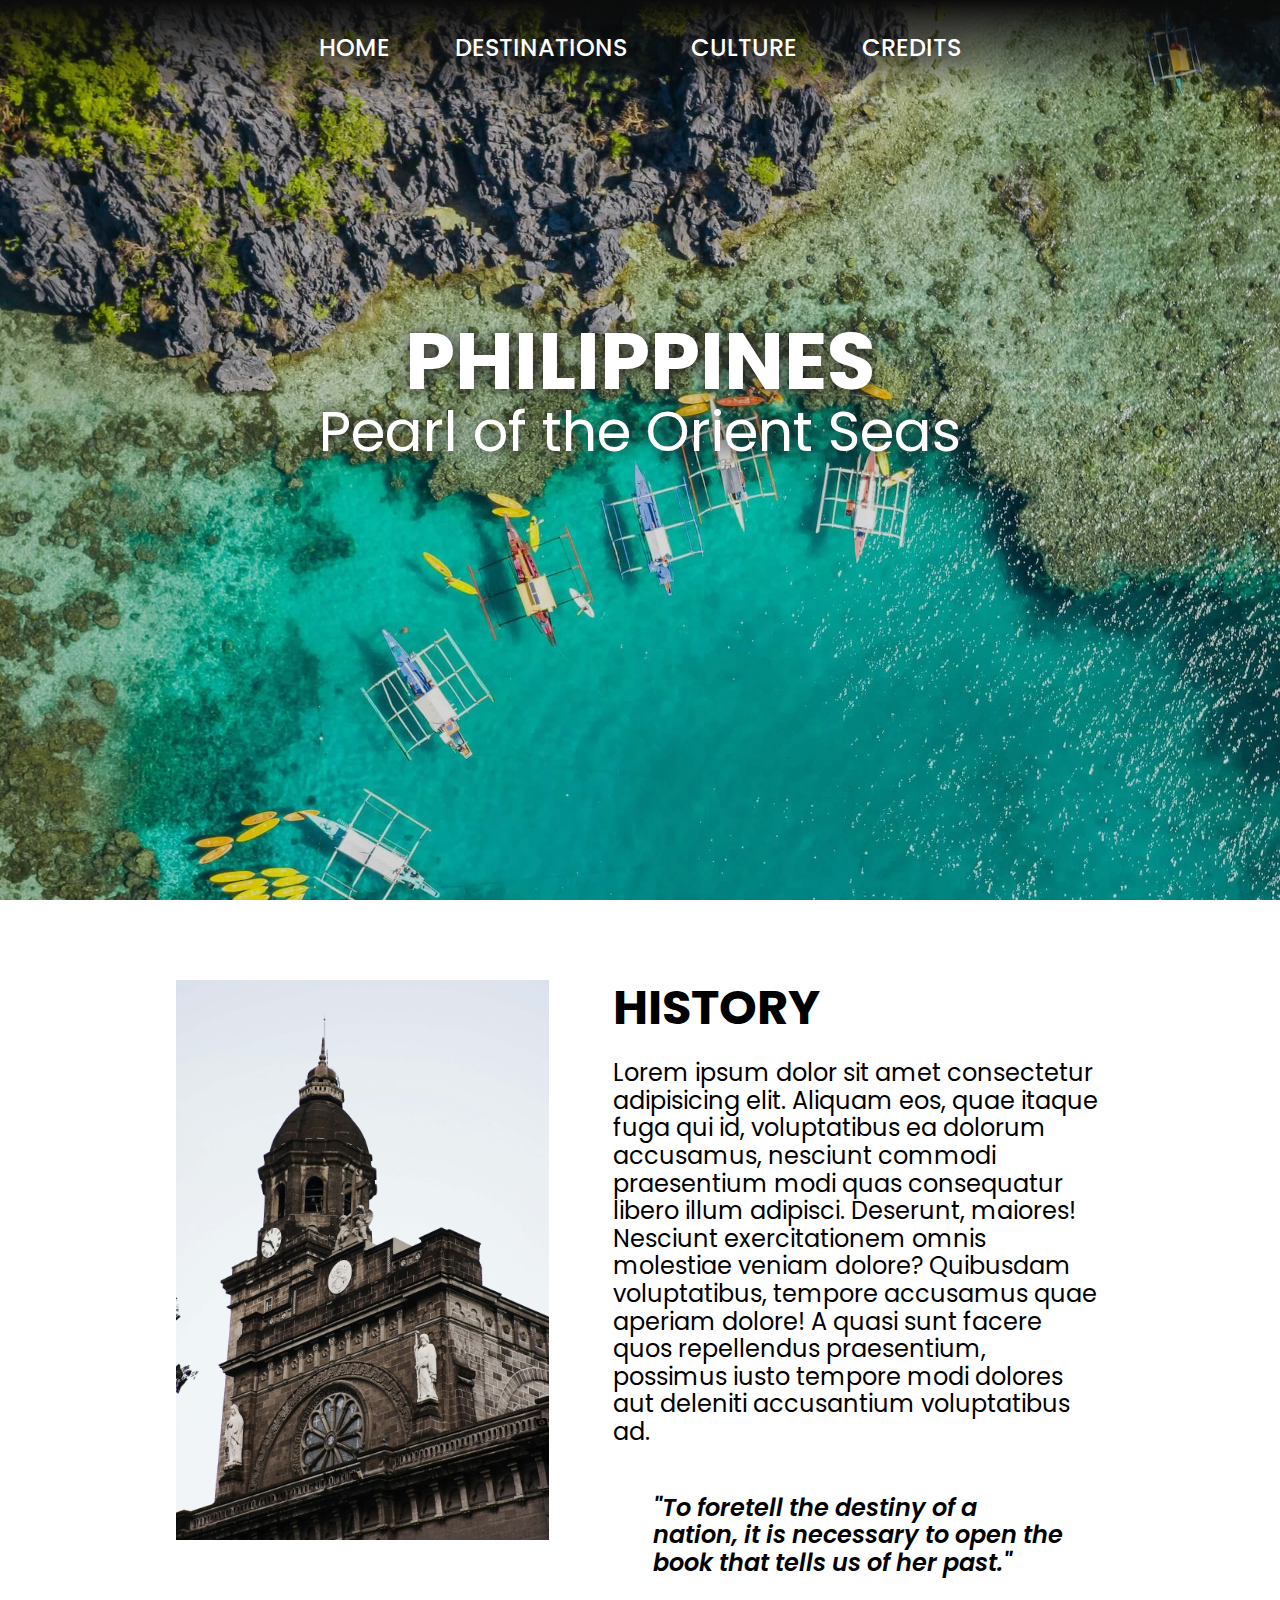
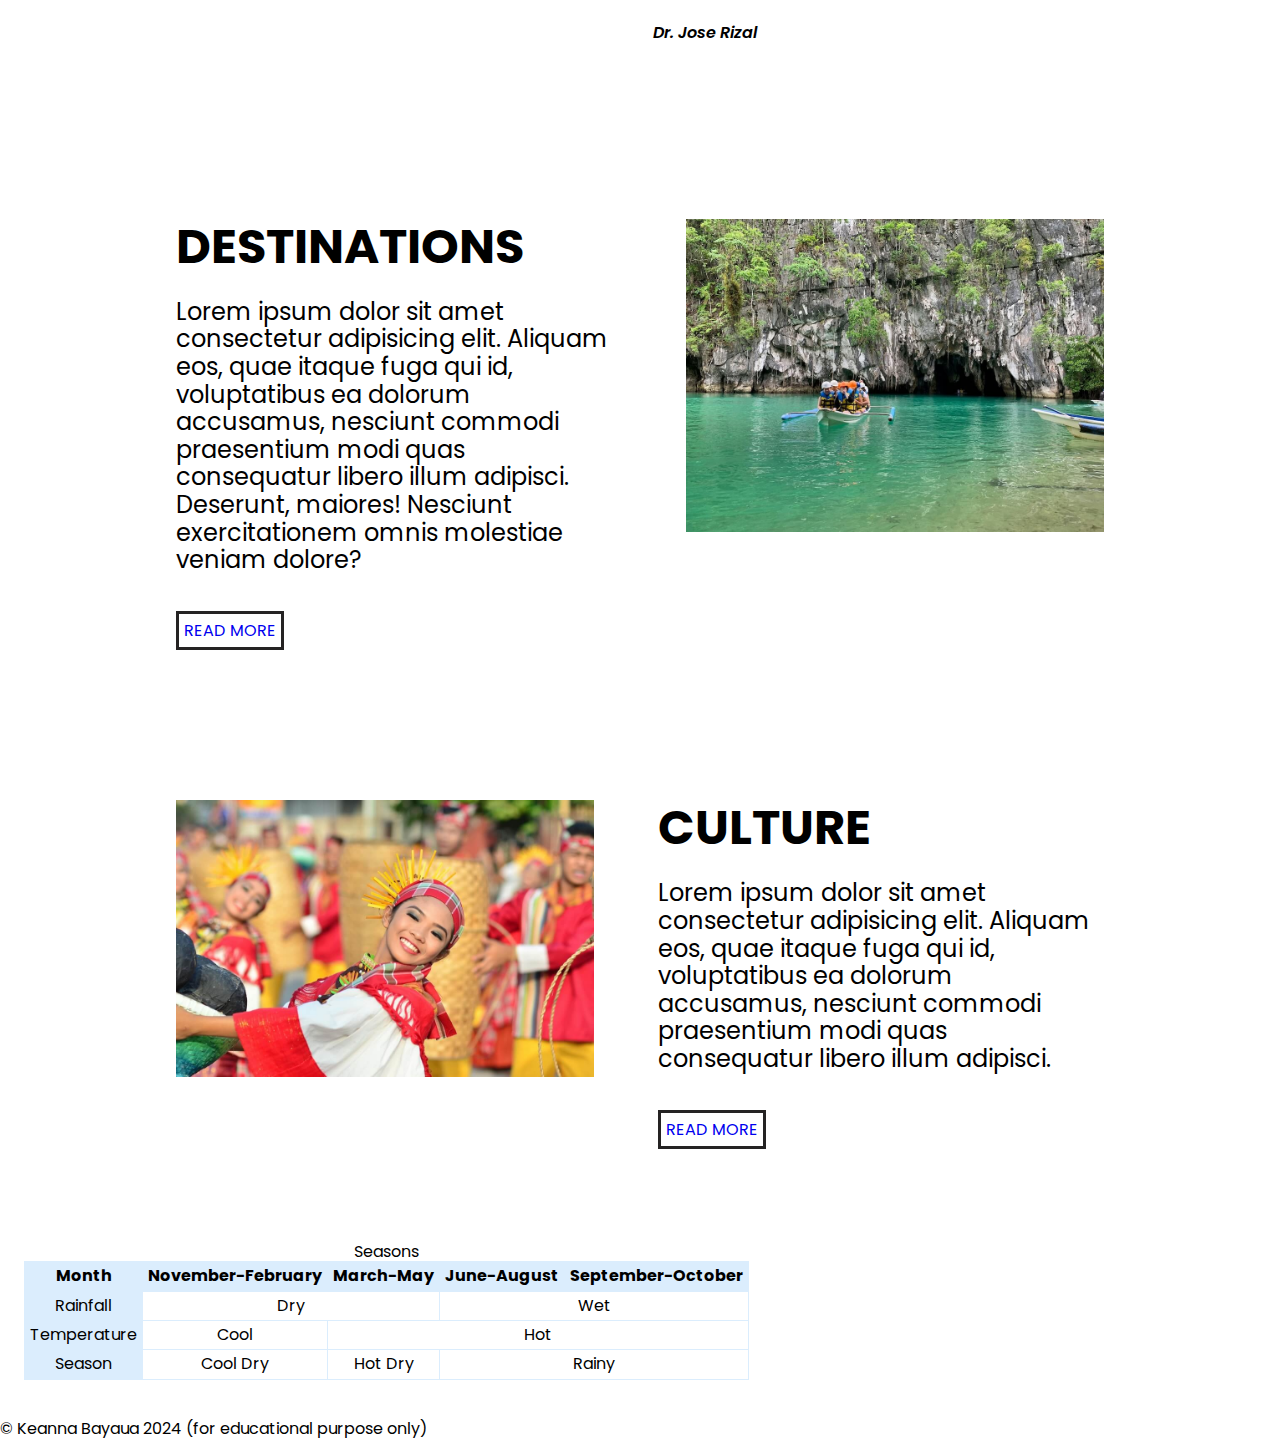
==== index.html @ c753d408 "Added a table to home page" ====
<!DOCTYPE html>
<html lang="en">
  <head>
    <meta charset="UTF-8" />
    <meta name="viewport" content="width=device-width, initial-scale=1.0" />
    <title>Philippines</title>
    <link rel="preconnect" href="https://fonts.googleapis.com" />
    <link rel="preconnect" href="https://fonts.gstatic.com" crossorigin />
    <link
      href="https://fonts.googleapis.com/css2?family=Poppins:ital,wght@0,100;0,200;0,300;0,400;0,500;0,600;0,700;0,800;0,900;1,100;1,200;1,300;1,400;1,500;1,600;1,700;1,800;1,900&display=swap"
      rel="stylesheet" />
    <link rel="stylesheet" href="styles/normalize-fwd.css" />
    <link rel="stylesheet" href="styles/styles.css" />
    <script defer src="scripts/script.js"></script>
  </head>

  <body>
    <div class="site-wrapper">
      <header class="site-header">
        <nav class="nav-header">
          <div id="nav-button">
            <svg
              xmlns="http://www.w3.org/2000/svg"
              width="24"
              height="24"
              fill="#FFFFFF"
              viewBox="0 0 24 24">
              <path d="M24 6h-24v-4h24v4zm0 4h-24v4h24v-4zm0 8h-24v4h24v-4z" />
            </svg>
          </div>
          <ul id="main-nav-list">
            <li><a href="index.html">HOME</a></li>
            <li><a href="destinations.html">DESTINATIONS</a></li>
            <li><a href="culture.html">CULTURE</a></li>
            <li><a href="credits.html">CREDITS</a></li>
          </ul>
        </nav>
      </header>
      <main>
        <section class="banner">
          <h1 class="banner-title">PHILIPPINES</h1>
          <p class="banner-caption">Pearl of the Orient Seas</p>
        </section>

        <section>
          <article class="overview">
            <img
              class="home-history-image"
              src="images/history-image.jpg"
              alt="A picture of Manila Cathedral in the Philippines" />
            <div class="overview-text">
              <h2>HISTORY</h2>
              <p>
                Lorem ipsum dolor sit amet consectetur adipisicing elit. Aliquam
                eos, quae itaque fuga qui id, voluptatibus ea dolorum accusamus,
                nesciunt commodi praesentium modi quas consequatur libero illum
                adipisci. Deserunt, maiores! Nesciunt exercitationem omnis
                molestiae veniam dolore? Quibusdam voluptatibus, tempore
                accusamus quae aperiam dolore! A quasi sunt facere quos
                repellendus praesentium, possimus iusto tempore modi dolores aut
                deleniti accusantium voluptatibus ad.
              </p>
              <blockquote>
                <p>
                  "To foretell the destiny of a nation, it is necessary to open
                  the book that tells us of her past."
                </p>
                <cite>Dr. Jose Rizal</cite>
              </blockquote>
            </div>
          </article>

          <article class="overview-right overview">
            <img
              class="destination-preview-image"
              src="images/destinations-preview.jpg"
              alt="A picture of the underground river in Palawan" />
            <div class="overview-text-left">
              <h2>DESTINATIONS</h2>
              <p>
                Lorem ipsum dolor sit amet consectetur adipisicing elit. Aliquam
                eos, quae itaque fuga qui id, voluptatibus ea dolorum accusamus,
                nesciunt commodi praesentium modi quas consequatur libero illum
                adipisci. Deserunt, maiores! Nesciunt exercitationem omnis
                molestiae veniam dolore?
              </p>
              <a class="read-more" href="destinations.html">READ MORE</a>
            </div>
          </article>

          <article class="overview">
            <img
              class="culture-preview-image"
              src="images/culture-preview.jpg"
              alt="A picture of a girl in Filipino traditional outfit" />
            <div class="overview-text">
              <h2>CULTURE</h2>
              <p>
                Lorem ipsum dolor sit amet consectetur adipisicing elit. Aliquam
                eos, quae itaque fuga qui id, voluptatibus ea dolorum accusamus,
                nesciunt commodi praesentium modi quas consequatur libero illum
                adipisci.
              </p>
              <a class="read-more" href="culture.html">READ MORE</a>
            </div>
          </article>
        </section>

        <section class="seasons-table">
          <table>
            <caption>
              Seasons
            </caption>
            <tbody>
              <tr>
                <th>Month</th>
                <th>November-February</th>
                <th>March-May</th>
                <th>June-August</th>
                <th>September-October</th>
              </tr>
              <tr>
                <td>Rainfall</td>
                <td colspan="2" class="dry">Dry</td>
                <td colspan="2" class="wet">Wet</td>
              </tr>
              <tr>
                <td>Temperature</td>
                <td class="cool">Cool</td>
                <td colspan="3" class="hot">Hot</td>
              </tr>
              <tr>
                <td>Season</td>
                <td class="cool-dry">Cool Dry</td>
                <td class="hot-dry">Hot Dry</td>
                <td colspan="2" class="rainy">Rainy</td>
              </tr>
            </tbody>
          </table>
        </section>
      </main>
      <footer>
        <p>&copy; Keanna Bayaua 2024 (for educational purpose only)</p>
      </footer>
    </div>
  </body>
</html>
---- styles/styles.css ----
/*--------------------------------------------------------------
>>> TABLE OF CONTENTS:
----------------------------------------------------------------
# Generic (CALLED IN ANOTHER FILE)
	- Normalize
	- Box sizing
	- Media width
# Base
	- Typography
	- Elements
	- Links
# Layouts
# Components
	- Header
	- Main
	- Footer
--------------------------------------------------------------*/

/*--------------------------------------------------------------
# Base
--------------------------------------------------------------*/

/* Typography
--------------------------------------------- */
body {
	font-family: "Poppins", sans-serif;
    /* line-height: 1.5rem; */
}

h1,
h2,
h3,
h4,
h5,
h6 {
	
}

p {
	
}


/* Elements
--------------------------------------------- */
blockquote {
    font-style: italic;
    font-weight: 600;
    font-size: 1rem;
}
cite {
    font-size: 1rem;
}

ul {
	
}

ol {
	
}

dl {
	
}

figure {
	
}

table { 
	margin: 1.5rem;
}

th,
td:first-child {
    background-color: #dbedfd;
}

table, th, td {
    border: .0625rem solid #dbedfd;
    border-collapse: collapse;
    text-align: center;
}

th, td {
    padding: .3125rem;
}

/* Links
--------------------------------------------- */
a {
	text-decoration: none;
}

a:visited {
	
}

a:hover {
	
}

a:focus {
	
}

a:active {
	
}


/*--------------------------------------------------------------
# Layout
--------------------------------------------------------------*/



/*--------------------------------------------------------------
# Components
--------------------------------------------------------------*/



/* Header Styles (for all pages)
--------------------------------------------- */
.site-header {
    position: absolute;
    top: 0;
    right: 0;
    left: 0;
    z-index: 100;
}


.nav-header li {
    list-style: none;
    font-size: 1.2rem;
    padding: .125rem;
    font-weight: 500;
    text-shadow: .0938rem .0938rem 1rem #252323;
    
}

.nav-header a {
    color: #FFFFFF;
}

#nav-button svg {
    width: 3rem;
    height: 3rem;
    padding-right: 1rem;
    position: absolute;
    top: 0;
    right: 0;
    z-index: 500;
}

#main-nav-list {
    background-color: #1f5d68;
    height: 0;
    overflow: hidden;
    transition: height .5s ease;
}

#main-nav-list.toggled {
    height: 30vh;
    margin: 0;
    padding: 1rem;
}

@media (min-width: 50rem) {
    
    .site-header {
        display: grid;
        grid-template-columns: 1fr minmax(auto, 50rem) 1fr;
        background: rgb(11,11,11);
        background: linear-gradient(180deg, rgba(11,11,11,1) 0%, rgba(0,0,0,0) 100%);
    }
    
    #main-nav-list {
        height: fit-content;
        padding: 1rem;
        background-color: transparent;
    }
    .nav-header {
        grid-column: 2/3;
    }
    .nav-header ul {
        display: flex;
        justify-content: space-evenly;
    }
    
    
    .nav-header li {
        font-size: 1.5rem;
    }
    
    #nav-button {
        display: none;
    }
}



/* BANNER STYLES (for all pages)*/

.banner {
    position: relative;
    height: 100vh;
    width: 100%;
}

.banner::before {
    content: "";
    background-image: url("../images/banner-image.jpg");
    background-size: cover;
    background-repeat: no-repeat;
    background-position: left center;
    filter: brightness(85%);
    position: absolute;
    top: 0;
    right: 0;
    left: 0;
    bottom: 0;
}

.destinations::before {
    content: "";
    background-image: url("../images/destinations-banner.jpg");
    background-position: 45% center;
}

.culture::before {
    content: "";
    background-image: url("../images/people-dancing.jpg");
    filter: brightness(70%);
}

.credits::before {
    content: "";
    background-image: url("../images/credits-banner.jpeg");
    filter: brightness(70%);
}

.banner-title {
    position: absolute;
    top: 35%;
    left: 0;
    right: 0;
    width: fit-content;
    margin: 0 auto;
    color: #FFFFFF;
    font-size: 2.5rem;
    font-weight: 700;
    text-shadow: .0625rem .0625rem 1rem #252323;
}

.banner-caption {
    position: absolute;
    font-size: 1.5rem;
    text-align: center;
    top: 40%;
    left: 0;
    right: 0;
    margin: 1rem auto;
    width: fit-content;
    color: #FFFFFF;
    text-shadow: .0625rem .0625rem 1rem #252323;
}

@media (min-width: 50rem) {
    
    .banner {
        display: flex;
        justify-content: center;
    }
    .banner::before {
        background-position: 0 5%;
    }
    
    .banner-title {
        font-size: 5rem;
    }
    
    .banner-caption {
        font-size: 3.5rem;
        padding-top: 1.5rem;
    }
    
}
/*-------------------------- HOME PAGE--------------------------- */

/* Main
--------------------------------------------- */

/* OVERVIEW SECTION */

.overview h2,
.overview-right h2 {
font-size: 2rem;
margin: 0;
}

.overview,
.overview-right {
    text-align: left;
    padding: 1.5rem;
}

.read-more {
     border: solid #252323;
    padding: .3125rem;
}

.seasons-table {
    overflow-x: auto;
}


@media (min-width: 50rem) {

    .overview {
        display: flex;
        width: 85%;
        margin: 0 auto;
        padding: 5rem 5rem;
        justify-content: space-between;
        align-items: flex-start;
    }
    
    .overview-right {
        display: flex;
        flex-direction: row-reverse;
    }
    
    .home-history-image {
        max-width: 60%;
        max-height: 35rem;
    }


    .destination-preview-image,
    .culture-preview-image {
        max-width: 45%;
        max-height: 25rem;
    }

    .overview-text {
        padding-left: 4rem;
    }

    .overview-text-left {
        padding-left: 0;
        padding-right: 4rem;
    }

    .overview-text h2,
    .overview-text-left h2 {
        font-size: 3rem;
    }
    .overview-text p,
    .overview-text-left p {
        font-size: 1.5rem;
        padding-bottom: 1.5rem;
    }
   
}
/*-------------------------- DESTINATIONS --------------------------- */

.destination-text {
    padding: 0.5rem 0 2.5rem 0;
}
.destination-text h2,
.destination-text p {
    margin: 0;
}

@media (min-width: 50rem) {

    .destination-images {
        display: flex;
        padding: 5rem;
        gap: 3rem;
        justify-content: center;
        margin: 0 auto;
        max-width: 75%;
        
    }

    .destination {
        margin: 0;
    }

    .destination-text h2 {
        font-size: 2rem;
    }

    .destination-text p {
        font-size: 1.2rem;
    }


}

/*-------------------------- CULTURE --------------------------- */
.culture-food-section h2 {
    text-align: center;
    font-size: 2rem;
}
.culture-food-section figcaption {
    font-size: 1.2rem;
    font-weight: 600;
}

@media (min-width: 50rem) {

    .culture-section {
        display: flex;
        margin: 2rem;
    }

    .food-images-container {
        display: grid;
        grid-template-columns: repeat(4, minmax(0, 20rem));
        gap: 1rem;
        margin: 0 auto;
        max-width: 80%;
    }
    .culture-food-section h2 {
        font-size: 3rem;
    }
    .culture-food-section figure {
       margin: 0 auto;
       max-width: 100%;
        
    }
    .culture-food-section img {
        max-width: 100%;
        height: 10rem;

    }
}       

@media (min-width: 56.25rem) {
.culture-food-section {
    display: flex;
}
.culture-food-section h2 {
    margin: 0;
}



}
/* Footer
--------------------------------------------- */
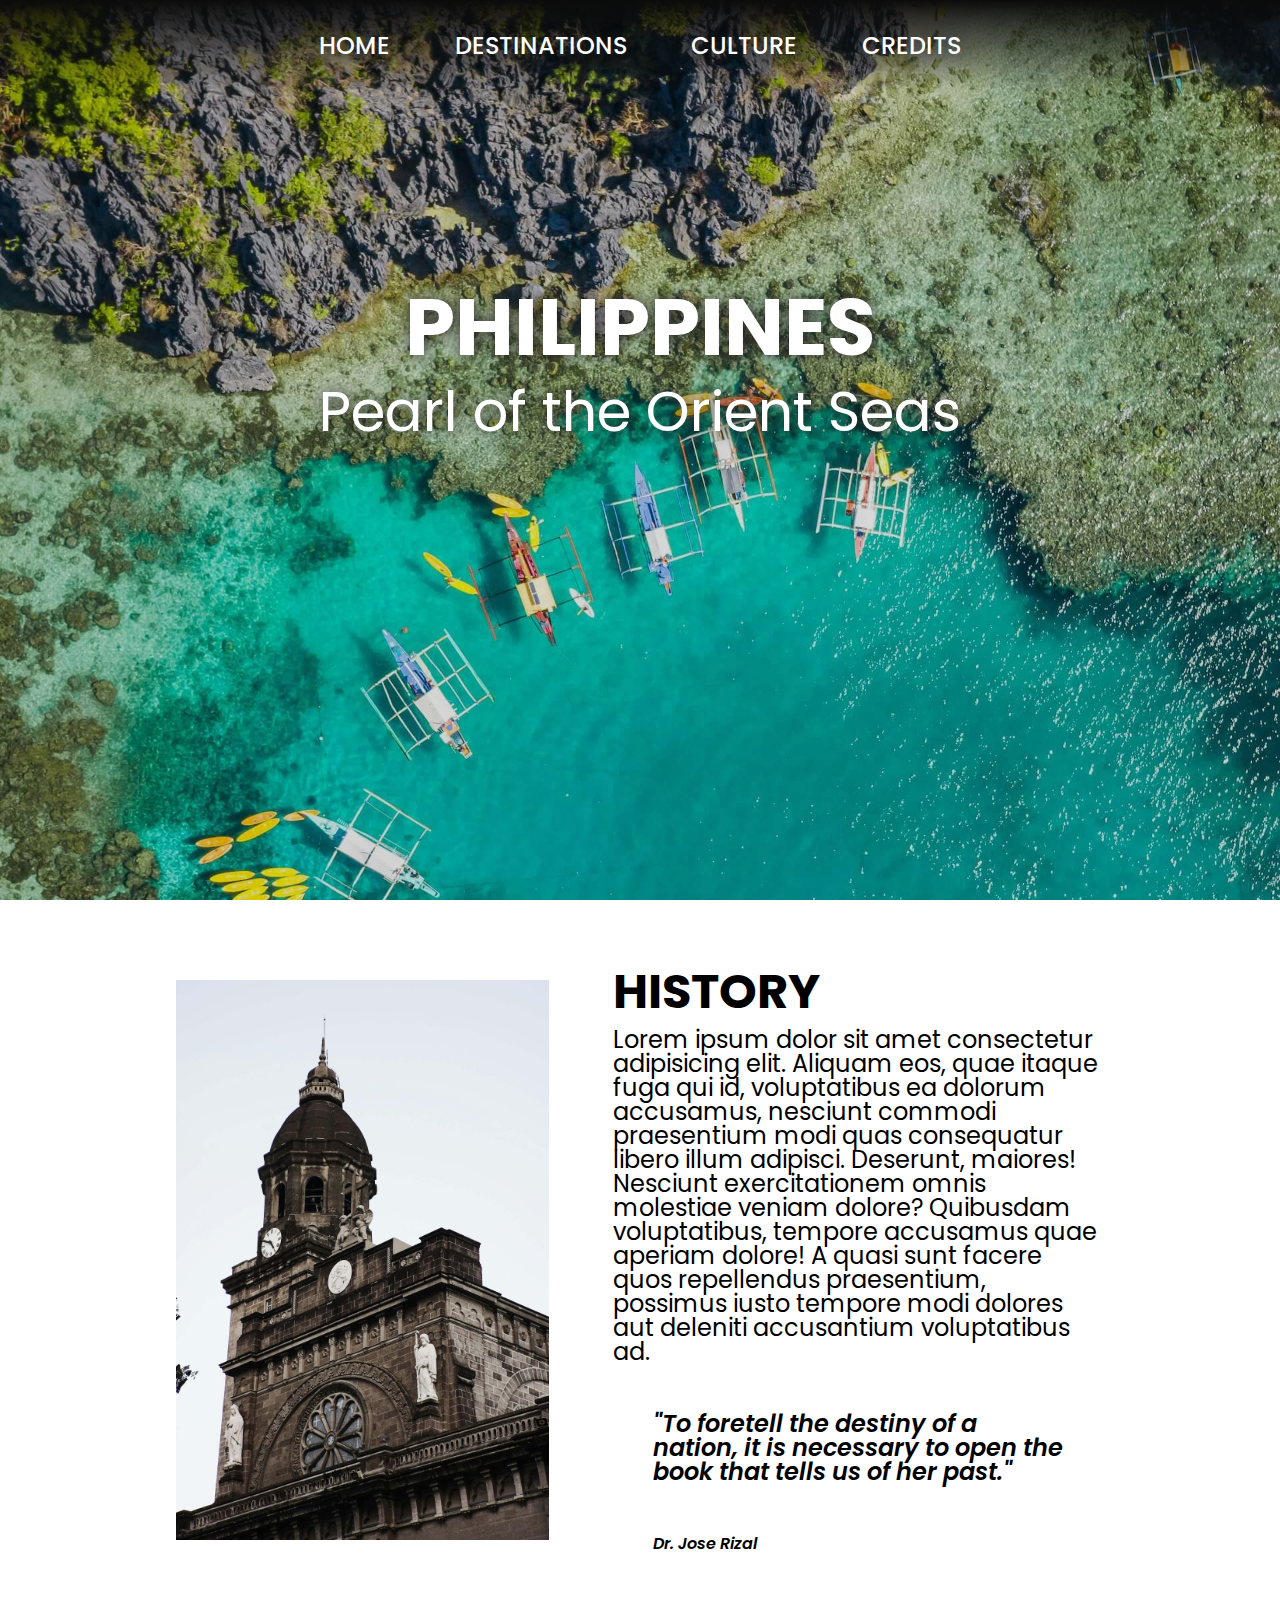
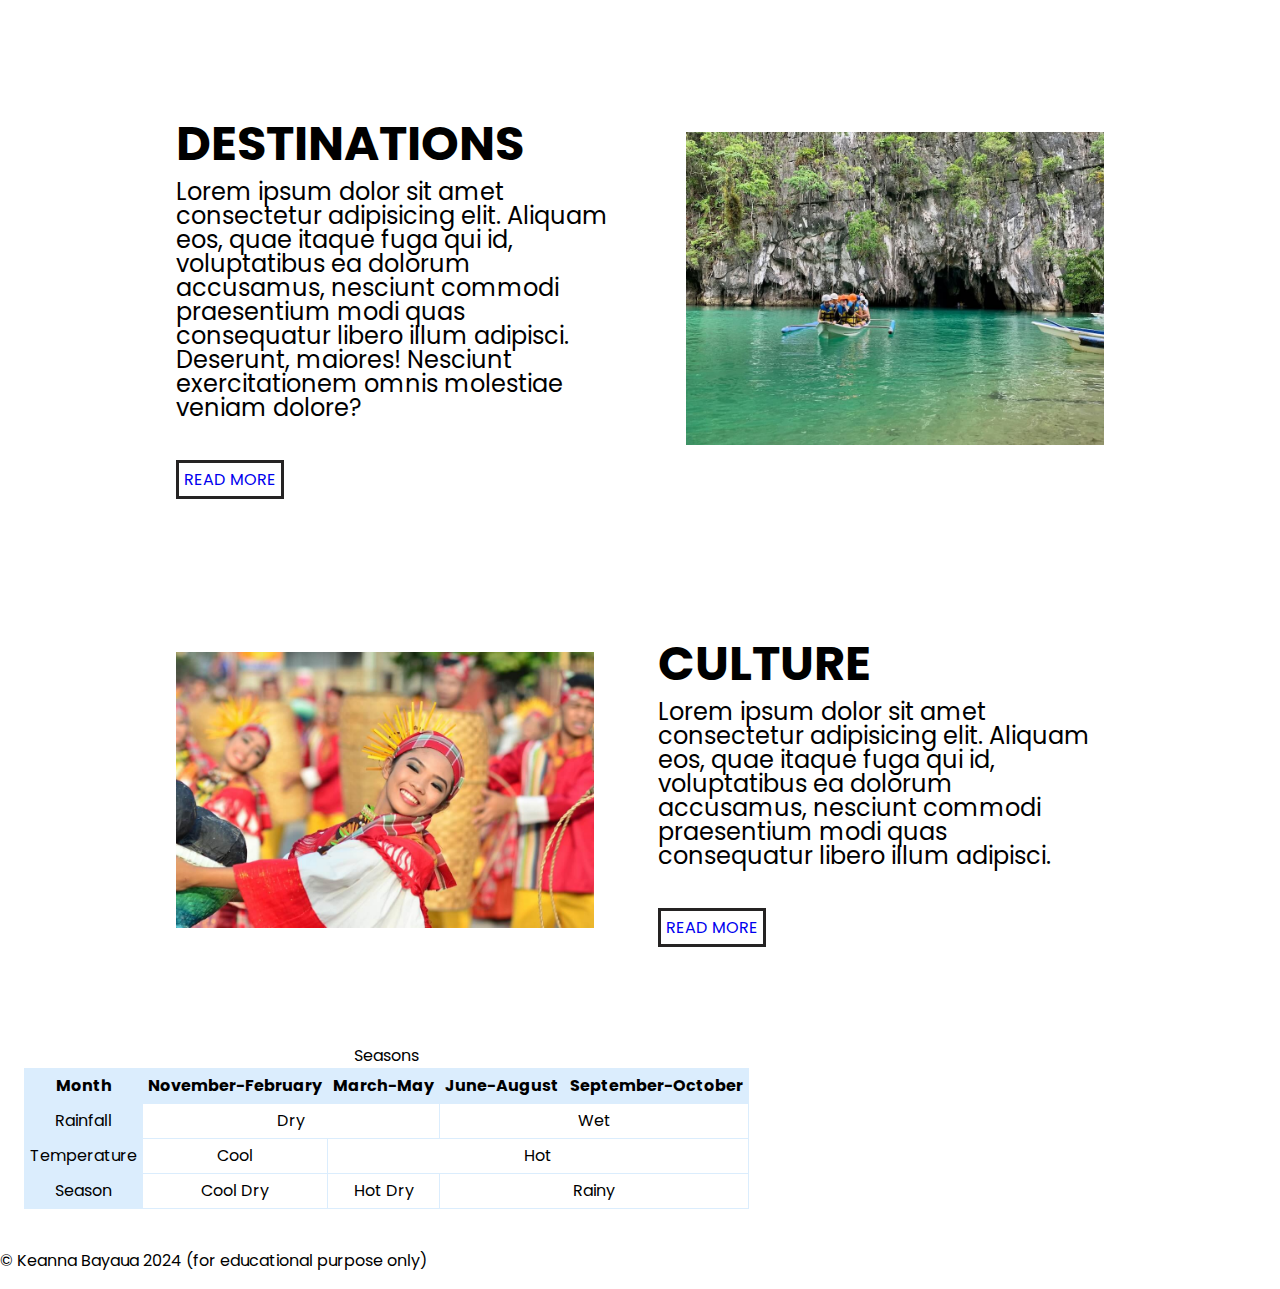
==== commit f5c1643b: "Added favicon to all pages" ====
--- a/index.html
+++ b/index.html
@@ -3,6 +3,10 @@
   <head>
     <meta charset="UTF-8" />
     <meta name="viewport" content="width=device-width, initial-scale=1.0" />
+    <link rel="icon" href="favicon.ico" sizes="any" />
+    <link rel="icon" href="favicon.svg" type="image/svg+xml" />
+    <link rel="apple-touch-icon" href="apple-touch-icon.png" />
+    <link rel="manifest" href="site.webmanifest" />
     <title>Philippines</title>
     <link rel="preconnect" href="https://fonts.googleapis.com" />
     <link rel="preconnect" href="https://fonts.gstatic.com" crossorigin />
@@ -121,19 +125,19 @@
               </tr>
               <tr>
                 <td>Rainfall</td>
-                <td colspan="2" class="dry">Dry</td>
-                <td colspan="2" class="wet">Wet</td>
+                <td colspan="2">Dry</td>
+                <td colspan="2">Wet</td>
               </tr>
               <tr>
                 <td>Temperature</td>
-                <td class="cool">Cool</td>
-                <td colspan="3" class="hot">Hot</td>
+                <td>Cool</td>
+                <td colspan="3">Hot</td>
               </tr>
               <tr>
                 <td>Season</td>
-                <td class="cool-dry">Cool Dry</td>
-                <td class="hot-dry">Hot Dry</td>
-                <td colspan="2" class="rainy">Rainy</td>
+                <td>Cool Dry</td>
+                <td>Hot Dry</td>
+                <td colspan="2">Rainy</td>
               </tr>
             </tbody>
           </table>
--- a/styles/styles.css
+++ b/styles/styles.css
@@ -24,7 +24,7 @@
 --------------------------------------------- */
 body {
 	font-family: "Poppins", sans-serif;
-    /* line-height: 1.5rem; */
+    line-height: 1.5rem;
 }
 
 h1,
@@ -450,8 +450,22 @@
     margin: 0;
 }
 
-
-
-}
+}
+/*-------------------------- CREDITS --------------------------- */
+.link-credits article {
+   background-color: #dbedfd;
+   max-width: 80%;
+   margin: 1rem auto;
+   padding: 1rem;
+}
+.link-credits h2 {
+    text-align: center;
+}
+
+.link-credits ul {
+    padding: 0 2rem;
+}
+
+
 /* Footer
 --------------------------------------------- */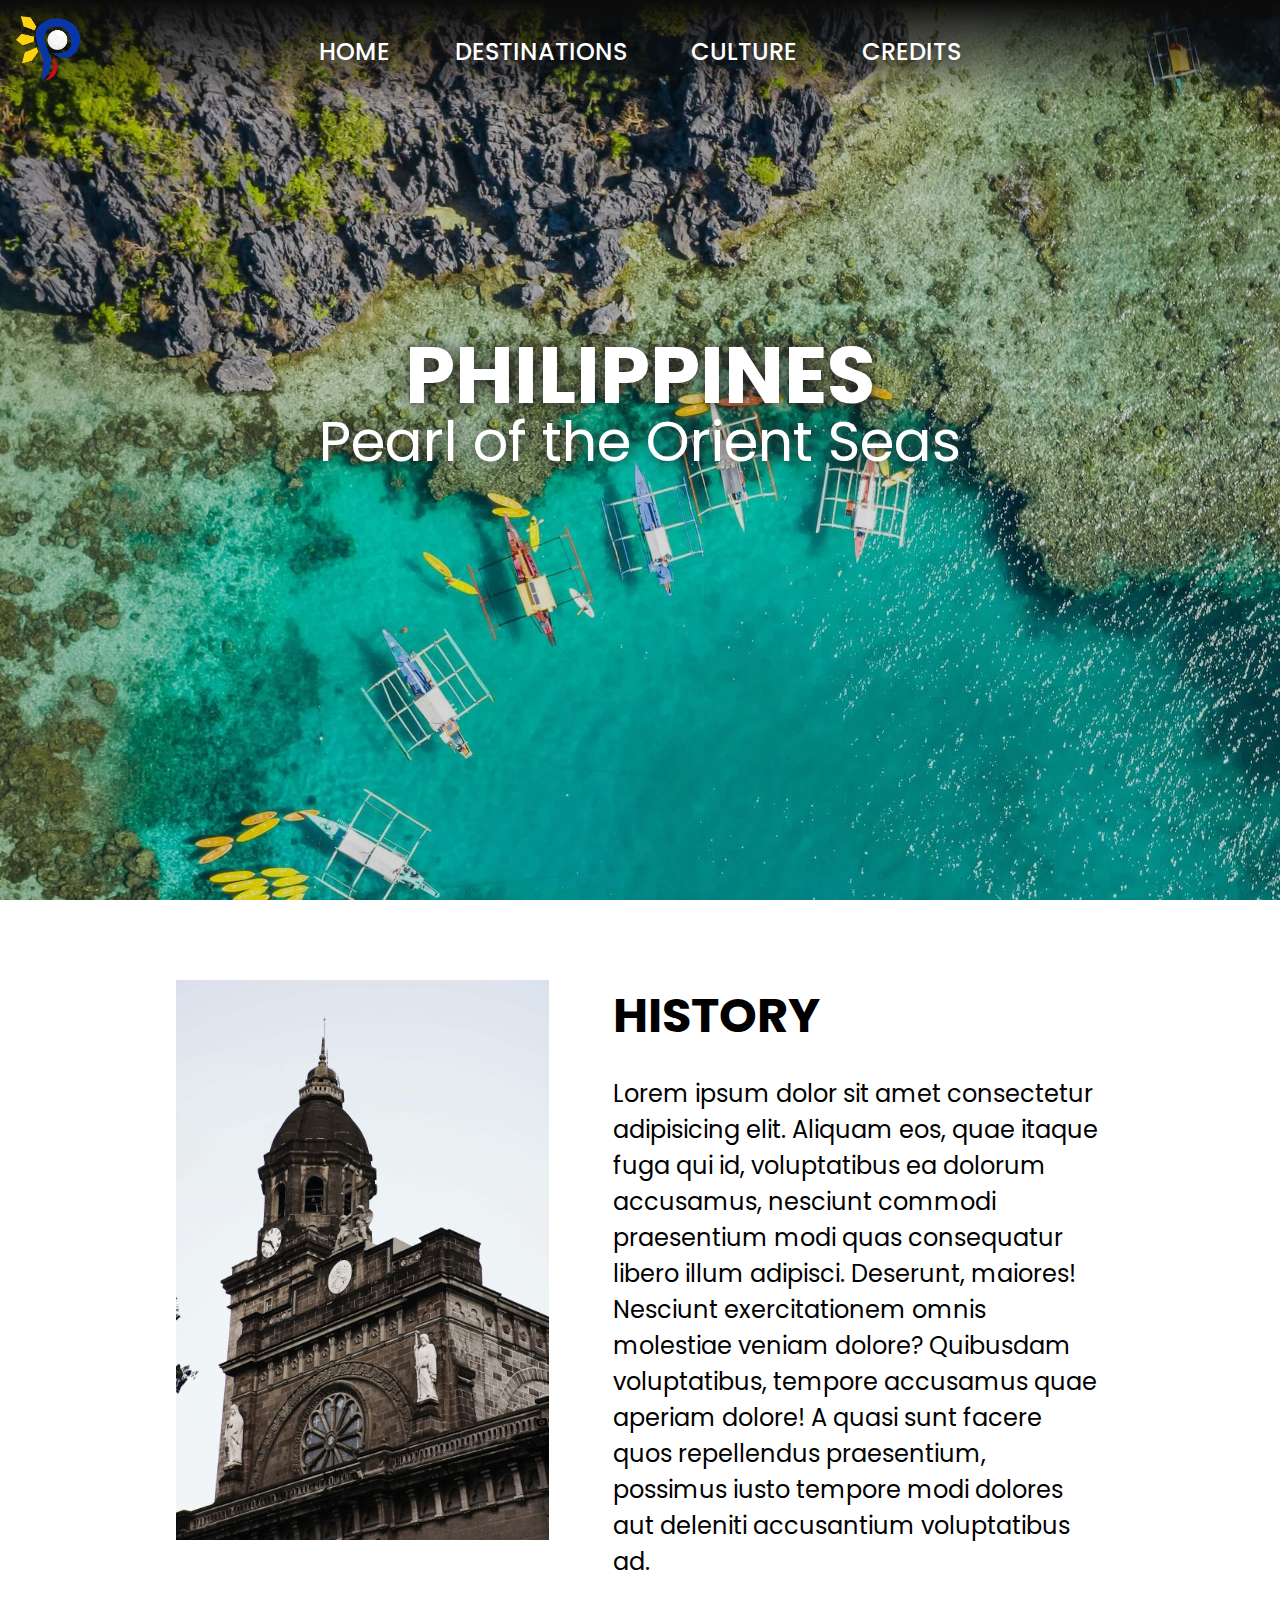
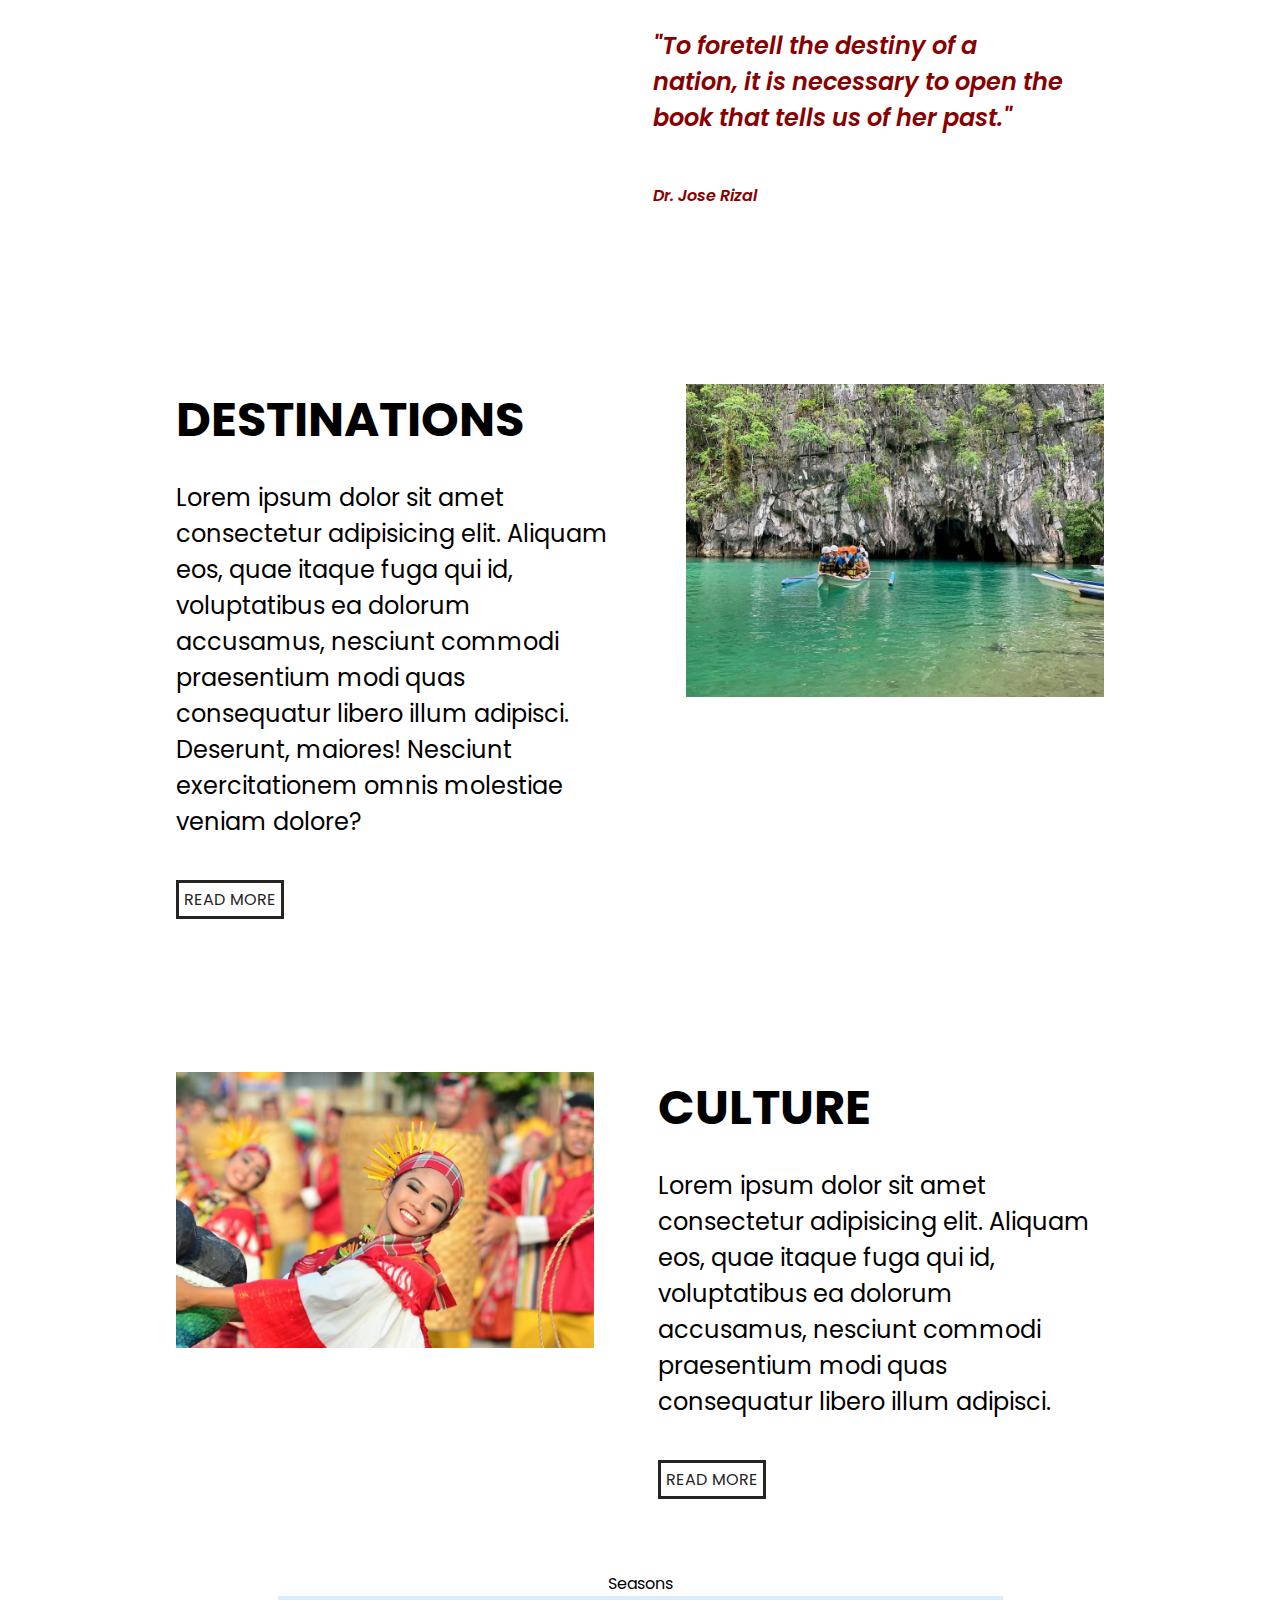
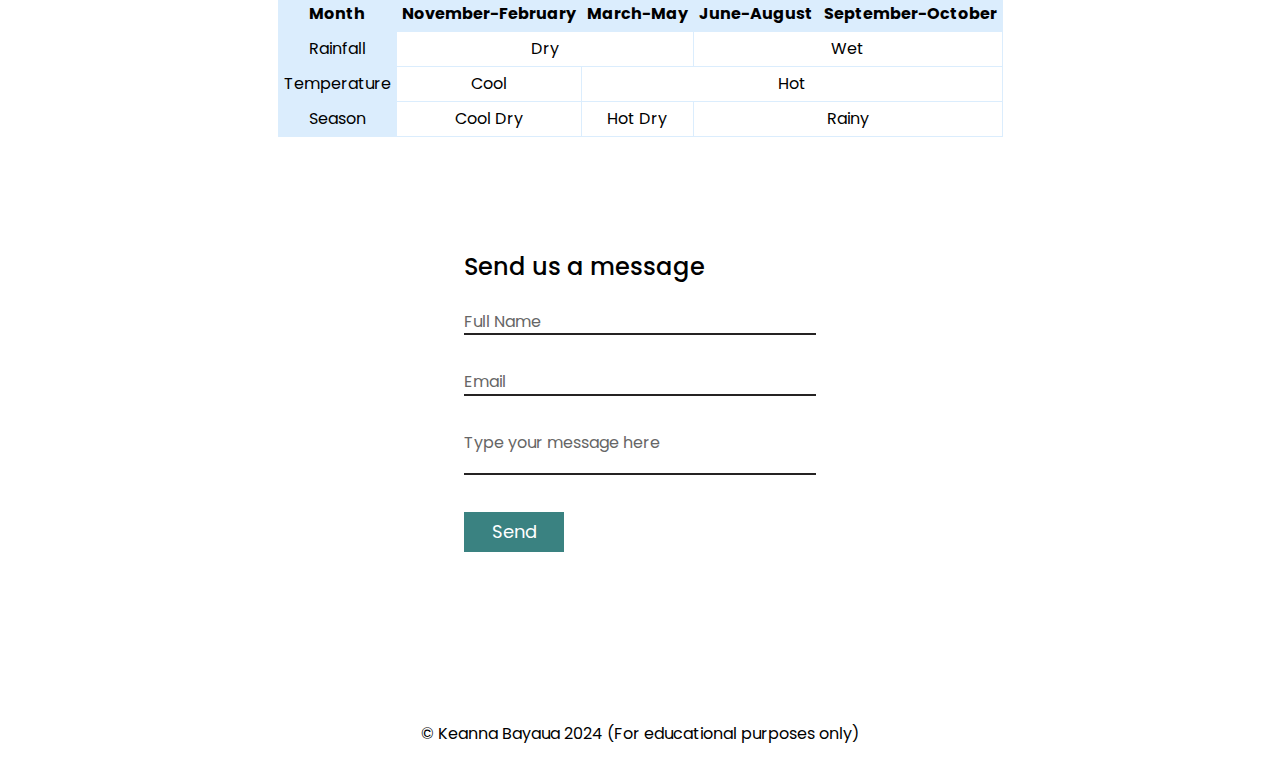
==== commit 78ec80e6: "added logos to all pages + fixed mobile navigation" ====
--- a/index.html
+++ b/index.html
@@ -22,6 +22,10 @@
     <div class="site-wrapper">
       <header class="site-header">
         <nav class="nav-header">
+          <a class="screen-reader-text" href="#site-main">Skip to content</a>
+          <div class="logo">
+            <img src="images/country-logo.png" alt="logo" />
+          </div>
           <div id="nav-button">
             <svg
               xmlns="http://www.w3.org/2000/svg"
@@ -46,7 +50,7 @@
           <p class="banner-caption">Pearl of the Orient Seas</p>
         </section>
 
-        <section>
+        <section id="site-main">
           <article class="overview">
             <img
               class="home-history-image"
@@ -142,9 +146,30 @@
             </tbody>
           </table>
         </section>
+
+        <section class="contact-form">
+          <form>
+            <legend>Send us a message</legend>
+            <div class="input-box">
+              <input type="text" name="" required="required" />
+              <label>Full Name</label>
+            </div>
+            <div class="input-box">
+              <input type="text" name="" required="required" />
+              <label>Email</label>
+            </div>
+            <div class="input-box">
+              <textarea required="required"></textarea>
+              <label>Type your message here</label>
+            </div>
+            <div class="input-box">
+              <input type="submit" name="" value="Send" />
+            </div>
+          </form>
+        </section>
       </main>
       <footer>
-        <p>&copy; Keanna Bayaua 2024 (for educational purpose only)</p>
+        <p>&copy; Keanna Bayaua 2024 (For educational purposes only)</p>
       </footer>
     </div>
   </body>
--- a/styles/styles.css
+++ b/styles/styles.css
@@ -24,7 +24,7 @@
 --------------------------------------------- */
 body {
 	font-family: "Poppins", sans-serif;
-    line-height: 1.5rem;
+    line-height: 1.5;
 }
 
 h1,
@@ -47,9 +47,15 @@
     font-style: italic;
     font-weight: 600;
     font-size: 1rem;
+    color: #890000;
 }
 cite {
     font-size: 1rem;
+}
+
+legend {
+    font-size: 1.5rem;
+    font-weight: 500;
 }
 
 ul {
@@ -87,10 +93,18 @@
     padding: .3125rem;
 }
 
+@media (min-width: 50rem) {
+    table {
+        margin: 0 auto;
+    }
+
+}
+
 /* Links
 --------------------------------------------- */
 a {
 	text-decoration: none;
+    color: #252323;
 }
 
 a:visited {
@@ -107,6 +121,11 @@
 
 a:active {
 	
+}
+
+.read-more:hover {
+    background-color: #252323;
+    color: #FFFFFF;
 }
 
 
@@ -130,8 +149,18 @@
     right: 0;
     left: 0;
     z-index: 100;
-}
-
+    
+}
+
+.logo { 
+    width: 4rem;
+    height: 4rem;
+    position: absolute;
+    top: 1rem;
+    left: 1rem;
+    z-index: 450;
+
+}
 
 .nav-header li {
     list-style: none;
@@ -151,16 +180,20 @@
     height: 3rem;
     padding-right: 1rem;
     position: absolute;
-    top: 0;
-    right: 0;
-    z-index: 500;
+    top: 1rem;
+    right: 1rem;
+    z-index: 600;
+
 }
 
 #main-nav-list {
-    background-color: #1f5d68;
+    background-color: #3a8281;
     height: 0;
     overflow: hidden;
-    transition: height .5s ease;
+    position: relative;
+    /* transition: height .5s ease; */
+    text-align: center;
+    z-index: 500;
 }
 
 #main-nav-list.toggled {
@@ -317,6 +350,64 @@
     overflow-x: auto;
 }
 
+.contact-form {
+max-width: 80%;
+padding: .25rem;
+/* background: #FFFFFF; */
+margin: 2rem auto;
+}
+
+.contact-form h2 {
+
+}
+
+.contact-form .input-box {
+    position: relative;
+    width: 100%;
+    margin-top: .625rem;
+}
+
+.contact-form .input-box input,
+.contact-form .input-box textarea {
+    width: 100%;
+    padding: .3125rem 0;
+    font-size: 1rem;
+    margin: .625rem 0;
+    border: none;
+    border-bottom: .125rem solid #252323;
+    outline: none;
+    resize: none;
+}
+.contact-form .input-box label {
+position: absolute;
+left: 0;
+padding: .3125rem 0;
+font-size: 1rem;
+margin: .625rem 0;
+pointer-events: none;
+transition: 0.5s;
+color: #666;
+}
+
+.contact-form .input-box input:focus ~ label,
+.contact-form .input-box input:valid ~ label,
+.contact-form .input-box textarea:valid ~ label, 
+.contact-form .input-box textarea:valid ~ label {
+    color: #e91e63;
+    font-size: .75rem;
+    transform: translateY(-20px);
+}
+.contact-form .input-box input[type="submit"] {
+    width: 6.25rem;
+    background: #3a8281;
+    color: #fff;
+    border: none;
+    cursor: pointer;
+    padding: 10px;
+    font-size: 1.125rem;
+
+}
+
 
 @media (min-width: 50rem) {
 
@@ -363,6 +454,11 @@
     .overview-text-left p {
         font-size: 1.5rem;
         padding-bottom: 1.5rem;
+    }
+
+    .contact-form {
+        padding: 5rem;
+        max-width: 40%;
     }
    
 }
@@ -417,7 +513,13 @@
 
     .culture-section {
         display: flex;
-        margin: 2rem;
+        margin: 2rem 2rem 5rem 2rem;
+    }
+
+    .culture-section img,
+    .culture-section video {
+        object-fit: cover;
+        height: 15rem;
     }
 
     .food-images-container {
@@ -429,6 +531,7 @@
     }
     .culture-food-section h2 {
         font-size: 3rem;
+        line-height: 3rem;
     }
     .culture-food-section figure {
        margin: 0 auto;
@@ -454,6 +557,7 @@
 /*-------------------------- CREDITS --------------------------- */
 .link-credits article {
    background-color: #dbedfd;
+   border-radius: .625rem;
    max-width: 80%;
    margin: 1rem auto;
    padding: 1rem;
@@ -466,6 +570,16 @@
     padding: 0 2rem;
 }
 
+@media (min-width: 50rem) {
+    .link-credits article {
+        max-width: 50%;
+    }
+}
 
 /* Footer
---------------------------------------------- */+--------------------------------------------- */
+footer {
+    text-align: center;
+    margin-top: 5rem;
+    /* background-color: #a4b3c0; */
+}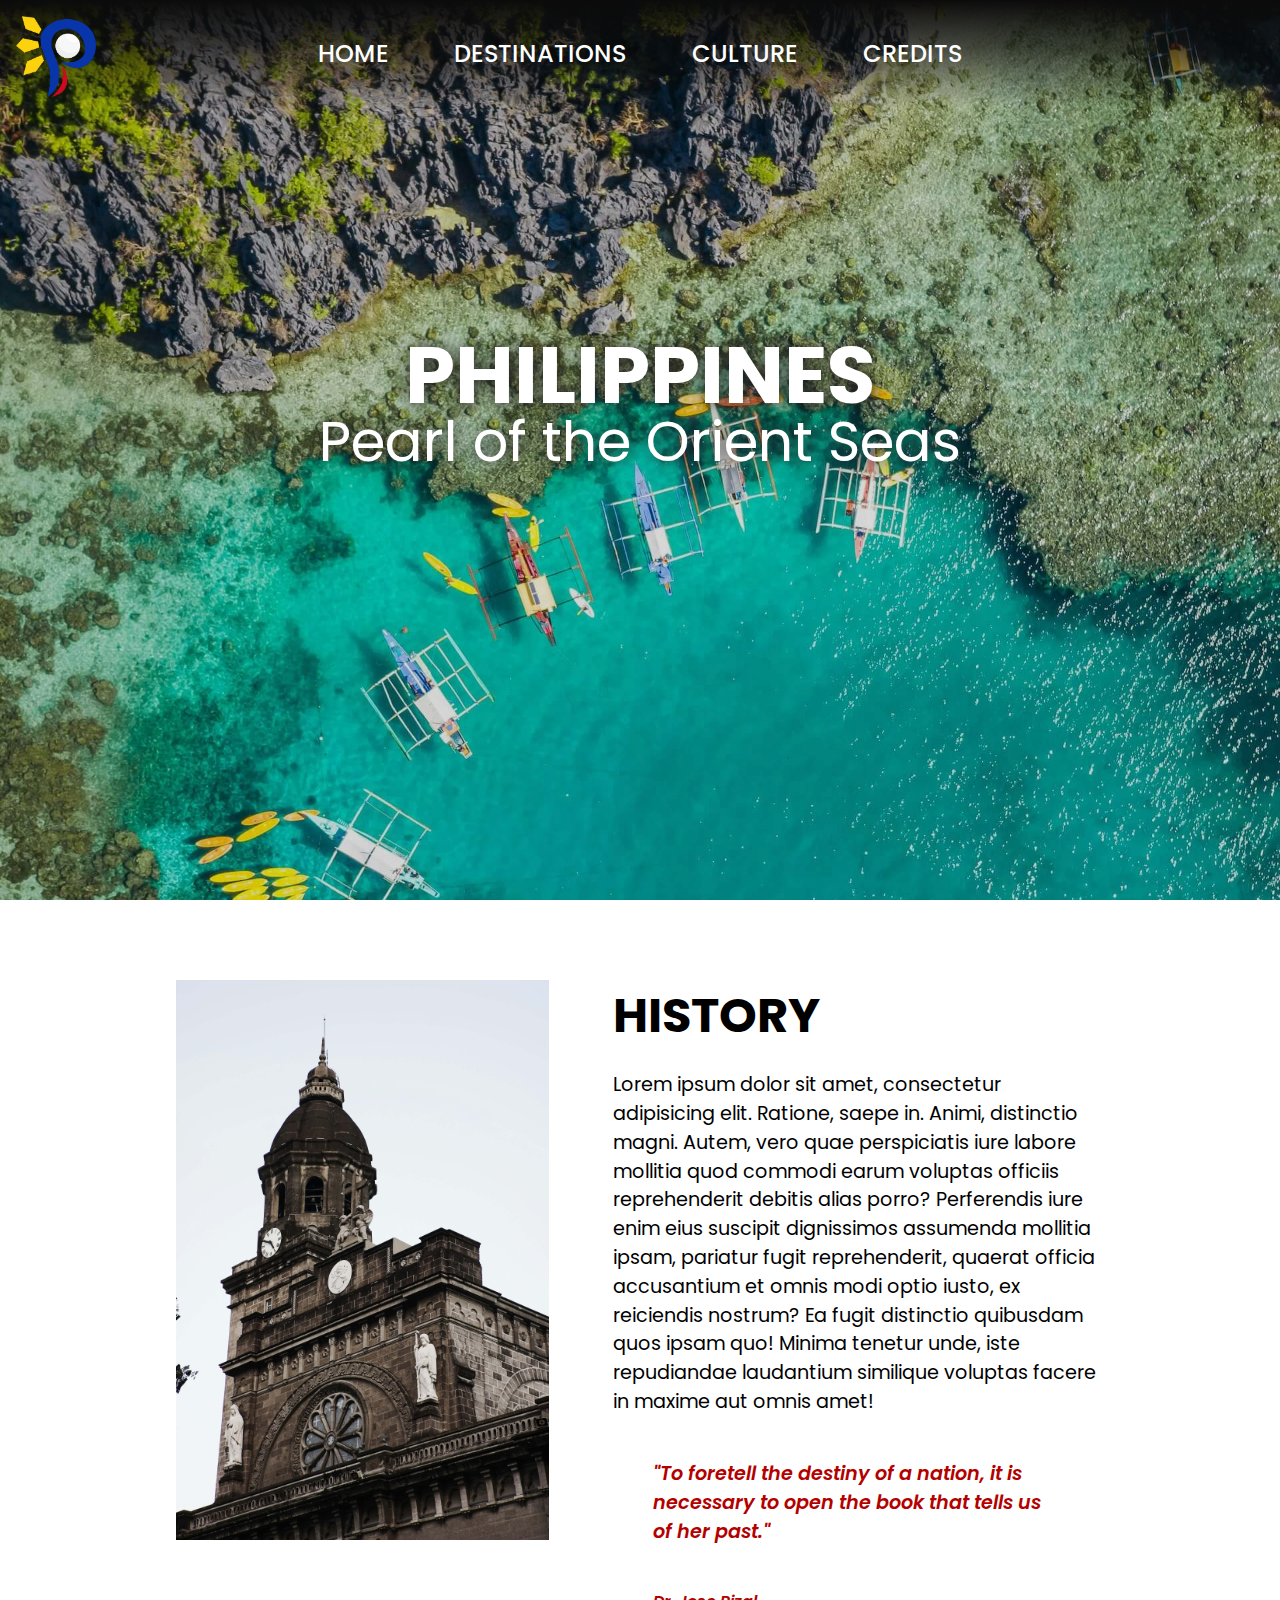
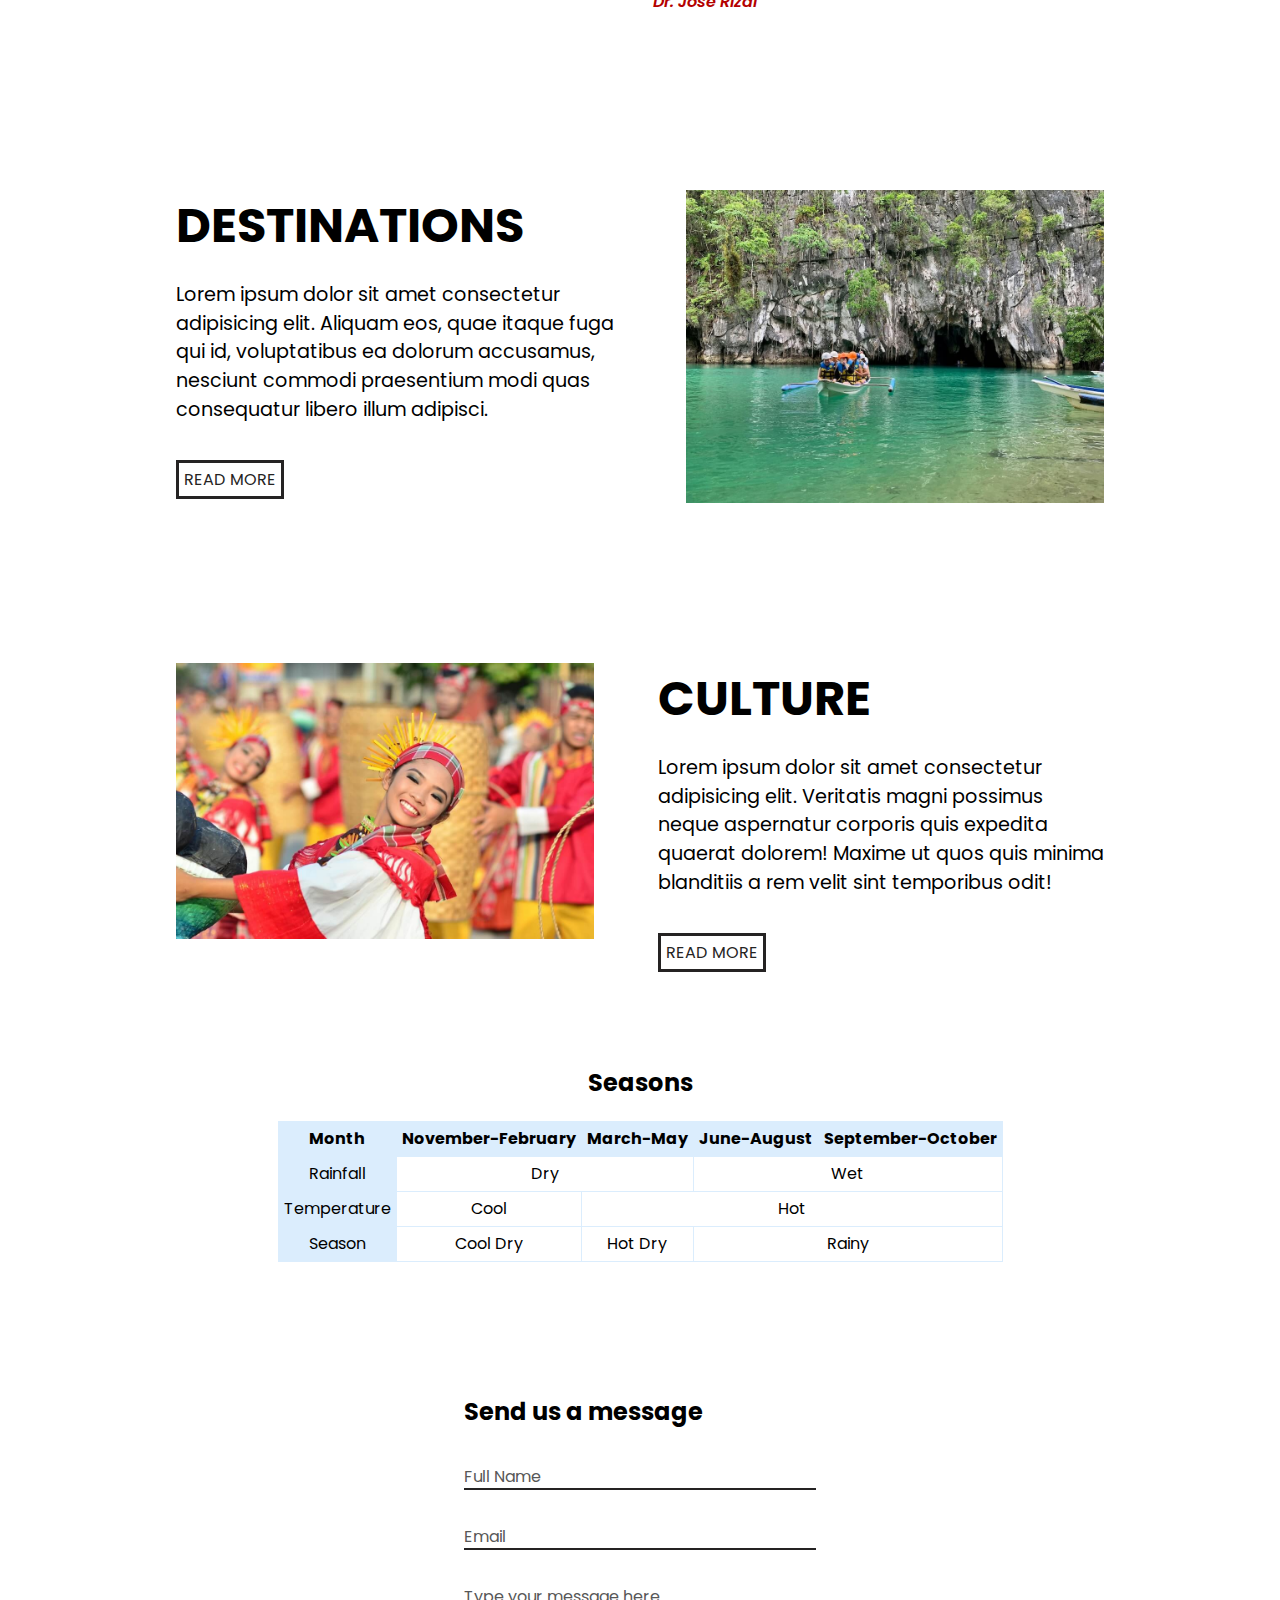
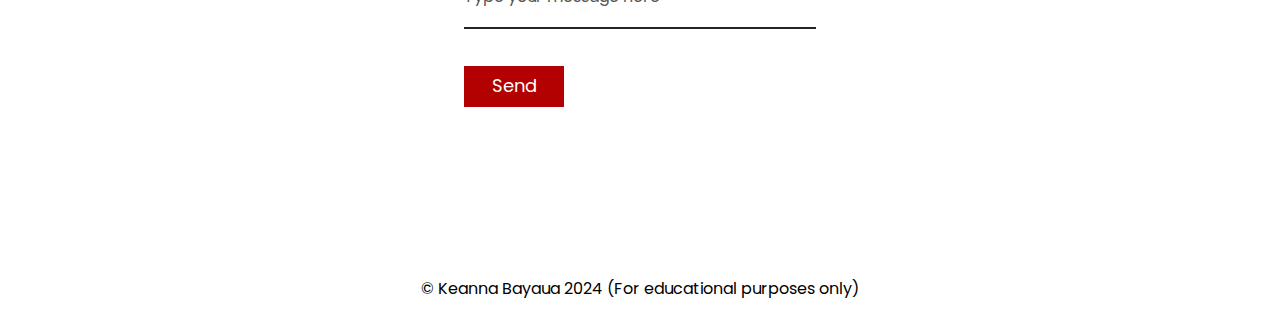
==== commit 81fbe24c: "Organized html and css" ====
--- a/index.html
+++ b/index.html
@@ -21,11 +21,11 @@
   <body>
     <div class="site-wrapper">
       <header class="site-header">
+        <a class="screen-reader-text" href="#site-main">Skip to content</a>
+        <div class="logo">
+          <img src="images/country-logo.png" alt="logo" />
+        </div>
         <nav class="nav-header">
-          <a class="screen-reader-text" href="#site-main">Skip to content</a>
-          <div class="logo">
-            <img src="images/country-logo.png" alt="logo" />
-          </div>
           <div id="nav-button">
             <svg
               xmlns="http://www.w3.org/2000/svg"
@@ -51,6 +51,7 @@
         </section>
 
         <section id="site-main">
+          <!-- <h2 class="main-title">OVERVIEW</h2> -->
           <article class="overview">
             <img
               class="home-history-image"
@@ -59,14 +60,16 @@
             <div class="overview-text">
               <h2>HISTORY</h2>
               <p>
-                Lorem ipsum dolor sit amet consectetur adipisicing elit. Aliquam
-                eos, quae itaque fuga qui id, voluptatibus ea dolorum accusamus,
-                nesciunt commodi praesentium modi quas consequatur libero illum
-                adipisci. Deserunt, maiores! Nesciunt exercitationem omnis
-                molestiae veniam dolore? Quibusdam voluptatibus, tempore
-                accusamus quae aperiam dolore! A quasi sunt facere quos
-                repellendus praesentium, possimus iusto tempore modi dolores aut
-                deleniti accusantium voluptatibus ad.
+                Lorem ipsum dolor sit amet, consectetur adipisicing elit.
+                Ratione, saepe in. Animi, distinctio magni. Autem, vero quae
+                perspiciatis iure labore mollitia quod commodi earum voluptas
+                officiis reprehenderit debitis alias porro? Perferendis iure
+                enim eius suscipit dignissimos assumenda mollitia ipsam,
+                pariatur fugit reprehenderit, quaerat officia accusantium et
+                omnis modi optio iusto, ex reiciendis nostrum? Ea fugit
+                distinctio quibusdam quos ipsam quo! Minima tenetur unde, iste
+                repudiandae laudantium similique voluptas facere in maxime aut
+                omnis amet!
               </p>
               <blockquote>
                 <p>
@@ -89,8 +92,7 @@
                 Lorem ipsum dolor sit amet consectetur adipisicing elit. Aliquam
                 eos, quae itaque fuga qui id, voluptatibus ea dolorum accusamus,
                 nesciunt commodi praesentium modi quas consequatur libero illum
-                adipisci. Deserunt, maiores! Nesciunt exercitationem omnis
-                molestiae veniam dolore?
+                adipisci.
               </p>
               <a class="read-more" href="destinations.html">READ MORE</a>
             </div>
@@ -104,10 +106,10 @@
             <div class="overview-text">
               <h2>CULTURE</h2>
               <p>
-                Lorem ipsum dolor sit amet consectetur adipisicing elit. Aliquam
-                eos, quae itaque fuga qui id, voluptatibus ea dolorum accusamus,
-                nesciunt commodi praesentium modi quas consequatur libero illum
-                adipisci.
+                Lorem ipsum dolor sit amet consectetur adipisicing elit.
+                Veritatis magni possimus neque aspernatur corporis quis expedita
+                quaerat dolorem! Maxime ut quos quis minima blanditiis a rem
+                velit sint temporibus odit!
               </p>
               <a class="read-more" href="culture.html">READ MORE</a>
             </div>
@@ -115,10 +117,8 @@
         </section>
 
         <section class="seasons-table">
+          <h2>Seasons</h2>
           <table>
-            <caption>
-              Seasons
-            </caption>
             <tbody>
               <tr>
                 <th>Month</th>
@@ -149,21 +149,21 @@
 
         <section class="contact-form">
           <form>
-            <legend>Send us a message</legend>
+            <h2>Send us a message</h2>
             <div class="input-box">
-              <input type="text" name="" required="required" />
-              <label>Full Name</label>
+              <input type="text" name="user-name" id="name" required />
+              <label for="name">Full Name</label>
             </div>
             <div class="input-box">
-              <input type="text" name="" required="required" />
-              <label>Email</label>
+              <input type="text" name="user-mail" id="mail" required />
+              <label for="mail">Email</label>
             </div>
             <div class="input-box">
-              <textarea required="required"></textarea>
-              <label>Type your message here</label>
+              <textarea name="user-message" id="message" required></textarea>
+              <label for="message">Type your message here</label>
             </div>
             <div class="input-box">
-              <input type="submit" name="" value="Send" />
+              <input type="submit" value="Send" />
             </div>
           </form>
         </section>
--- a/styles/styles.css
+++ b/styles/styles.css
@@ -1,6 +1,6 @@
-/*--------------------------------------------------------------
+/*--------------------------------------------------
 >>> TABLE OF CONTENTS:
-----------------------------------------------------------------
+---------------------------------------------------
 # Generic (CALLED IN ANOTHER FILE)
 	- Normalize
 	- Box sizing
@@ -9,16 +9,16 @@
 	- Typography
 	- Elements
 	- Links
-# Layouts
 # Components
 	- Header
 	- Main
 	- Footer
---------------------------------------------------------------*/
-
-/*--------------------------------------------------------------
+-----------------------------------------------*/
+
+/*------------------------------------------------
 # Base
---------------------------------------------------------------*/
+----------------------------------------------*/
+
 
 /* Typography
 --------------------------------------------- */
@@ -27,51 +27,21 @@
     line-height: 1.5;
 }
 
-h1,
-h2,
-h3,
-h4,
-h5,
-h6 {
-	
-}
-
-p {
-	
-}
-
-
+.main-title { 
+    text-align: center;
+    padding: 1rem;
+    font-size: 2rem;
+}
 /* Elements
 --------------------------------------------- */
 blockquote {
     font-style: italic;
     font-weight: 600;
     font-size: 1rem;
-    color: #890000;
+    color: #B30100;
 }
 cite {
     font-size: 1rem;
-}
-
-legend {
-    font-size: 1.5rem;
-    font-weight: 500;
-}
-
-ul {
-	
-}
-
-ol {
-	
-}
-
-dl {
-	
-}
-
-figure {
-	
 }
 
 table { 
@@ -93,7 +63,7 @@
     padding: .3125rem;
 }
 
-@media (min-width: 50rem) {
+@media (min-width: 50em) {
     table {
         margin: 0 auto;
     }
@@ -107,39 +77,34 @@
     color: #252323;
 }
 
-a:visited {
-	
-}
-
-a:hover {
-	
-}
-
-a:focus {
-	
-}
-
-a:active {
-	
+a:hover,
+a:active,
+.nav-header a:hover , 
+.nav-header a:active {
+	color: #ff2a2a;
+}
+
+a:focus-visible {
+    outline: dotted #ff2a2a;
+    outline-width: 0.2rem;  
 }
 
 .read-more:hover {
-    background-color: #252323;
+    background-color: #B30000;
+    border-color: #B30000;
     color: #FFFFFF;
 }
 
 
-/*--------------------------------------------------------------
-# Layout
---------------------------------------------------------------*/
-
-
-
-/*--------------------------------------------------------------
+/*----------------------------------------------
 # Components
---------------------------------------------------------------*/
-
-
+-----------------------------------------------*/
+
+.site-wrapper {
+    max-width: 125rem;
+    margin: 0 auto;
+    min-height: 100vh;
+}
 
 /* Header Styles (for all pages)
 --------------------------------------------- */
@@ -158,7 +123,7 @@
     position: absolute;
     top: 1rem;
     left: 1rem;
-    z-index: 450;
+    z-index: 700;
 
 }
 
@@ -166,9 +131,7 @@
     list-style: none;
     font-size: 1.2rem;
     padding: .125rem;
-    font-weight: 500;
-    text-shadow: .0938rem .0938rem 1rem #252323;
-    
+    font-weight: 500; 
 }
 
 .nav-header a {
@@ -177,38 +140,46 @@
 
 #nav-button svg {
     width: 3rem;
-    height: 3rem;
+    height: 4rem;
     padding-right: 1rem;
     position: absolute;
     top: 1rem;
     right: 1rem;
     z-index: 600;
-
 }
 
 #main-nav-list {
-    background-color: #3a8281;
+    background-color: #252525;
     height: 0;
     overflow: hidden;
     position: relative;
-    /* transition: height .5s ease; */
-    text-align: center;
     z-index: 500;
+    text-align: center;
 }
 
 #main-nav-list.toggled {
-    height: 30vh;
+    height: 35vh;
     margin: 0;
-    padding: 1rem;
-}
-
-@media (min-width: 50rem) {
+    padding: 6rem 1rem 1rem 1rem;
+}
+
+#main-nav-list li {
+    padding: .25rem;
+}
+
+@media (min-width: 50em) {
     
     .site-header {
         display: grid;
         grid-template-columns: 1fr minmax(auto, 50rem) 1fr;
         background: rgb(11,11,11);
-        background: linear-gradient(180deg, rgba(11,11,11,1) 0%, rgba(0,0,0,0) 100%);
+        background: linear-gradient(180deg, rgba(11,11,11,1) 0%, rgba(8,8,8,0.6279105392156863) 45%, rgba(0,0,0,0) 100%);
+        max-width: 125rem;
+        margin: 0 auto;
+    }
+    .logo { 
+        width: 5rem;
+        height: 5rem;
     }
     
     #main-nav-list {
@@ -233,8 +204,6 @@
         display: none;
     }
 }
-
-
 
 /* BANNER STYLES (for all pages)*/
 
@@ -302,7 +271,7 @@
     text-shadow: .0625rem .0625rem 1rem #252323;
 }
 
-@media (min-width: 50rem) {
+@media (min-width: 50em) {
     
     .banner {
         display: flex;
@@ -322,7 +291,7 @@
     }
     
 }
-/*-------------------------- HOME PAGE--------------------------- */
+/*---------------- HOME PAGE------------------ */
 
 /* Main
 --------------------------------------------- */
@@ -345,21 +314,20 @@
      border: solid #252323;
     padding: .3125rem;
 }
-
+/* TABLE SECTION */
 .seasons-table {
     overflow-x: auto;
 }
-
+.seasons-table h2 {
+    text-align: center;
+}
+/* CONTACT FORM SECTION */
 .contact-form {
 max-width: 80%;
 padding: .25rem;
-/* background: #FFFFFF; */
 margin: 2rem auto;
 }
 
-.contact-form h2 {
-
-}
 
 .contact-form .input-box {
     position: relative;
@@ -386,30 +354,31 @@
 margin: .625rem 0;
 pointer-events: none;
 transition: 0.5s;
-color: #666;
+color: #575757;
 }
 
 .contact-form .input-box input:focus ~ label,
 .contact-form .input-box input:valid ~ label,
 .contact-form .input-box textarea:valid ~ label, 
 .contact-form .input-box textarea:valid ~ label {
-    color: #e91e63;
+    color: #B30000;
     font-size: .75rem;
     transform: translateY(-20px);
 }
 .contact-form .input-box input[type="submit"] {
     width: 6.25rem;
-    background: #3a8281;
-    color: #fff;
+    background: #B30000;
+    color: #ffffff;
     border: none;
     cursor: pointer;
-    padding: 10px;
+    padding: .625rem ;
     font-size: 1.125rem;
-
-}
-
-
-@media (min-width: 50rem) {
+}
+
+
+@media (min-width: 50em) {
+
+    /* OVERVIEW SECTION */
 
     .overview {
         display: flex;
@@ -452,9 +421,11 @@
     }
     .overview-text p,
     .overview-text-left p {
-        font-size: 1.5rem;
+        font-size: 1.2rem;
         padding-bottom: 1.5rem;
     }
+
+    /* CONTACT FORM SECTION */
 
     .contact-form {
         padding: 5rem;
@@ -462,7 +433,7 @@
     }
    
 }
-/*-------------------------- DESTINATIONS --------------------------- */
+/*------------- DESTINATIONS ---------------- */
 
 .destination-text {
     padding: 0.5rem 0 2.5rem 0;
@@ -472,7 +443,7 @@
     margin: 0;
 }
 
-@media (min-width: 50rem) {
+@media (min-width: 50em) {
 
     .destination-images {
         display: flex;
@@ -481,7 +452,7 @@
         justify-content: center;
         margin: 0 auto;
         max-width: 75%;
-        
+
     }
 
     .destination {
@@ -499,7 +470,7 @@
 
 }
 
-/*-------------------------- CULTURE --------------------------- */
+/*---------------- CULTURE-------------------- */
 .culture-food-section h2 {
     text-align: center;
     font-size: 2rem;
@@ -509,7 +480,7 @@
     font-weight: 600;
 }
 
-@media (min-width: 50rem) {
+@media (min-width: 50em) {
 
     .culture-section {
         display: flex;
@@ -520,6 +491,7 @@
     .culture-section video {
         object-fit: cover;
         height: 15rem;
+        width: 26rem;
     }
 
     .food-images-container {
@@ -528,6 +500,7 @@
         gap: 1rem;
         margin: 0 auto;
         max-width: 80%;
+        padding-right: 3rem;
     }
     .culture-food-section h2 {
         font-size: 3rem;
@@ -545,16 +518,15 @@
     }
 }       
 
-@media (min-width: 56.25rem) {
-.culture-food-section {
+@media (min-width: 56.25em) {
+    .culture-food-section {
     display: flex;
-}
-.culture-food-section h2 {
+    }
+    .culture-food-section h2 {
     margin: 0;
-}
-
-}
-/*-------------------------- CREDITS --------------------------- */
+    }
+}
+/*----------------- CREDITS ------------------- */
 .link-credits article {
    background-color: #dbedfd;
    border-radius: .625rem;
@@ -570,16 +542,20 @@
     padding: 0 2rem;
 }
 
-@media (min-width: 50rem) {
+@media (min-width: 50em) {
     .link-credits article {
         max-width: 50%;
-    }
-}
-
-/* Footer
---------------------------------------------- */
+        padding-left: 2rem;
+    }
+    .link-credits li, 
+    .link-credits a {
+        font-size: 1.2rem;
+    }
+}
+
+/* -----------------Footer------------------ */
 footer {
     text-align: center;
     margin-top: 5rem;
-    /* background-color: #a4b3c0; */
-}+    padding: 0 1.5rem;
+}
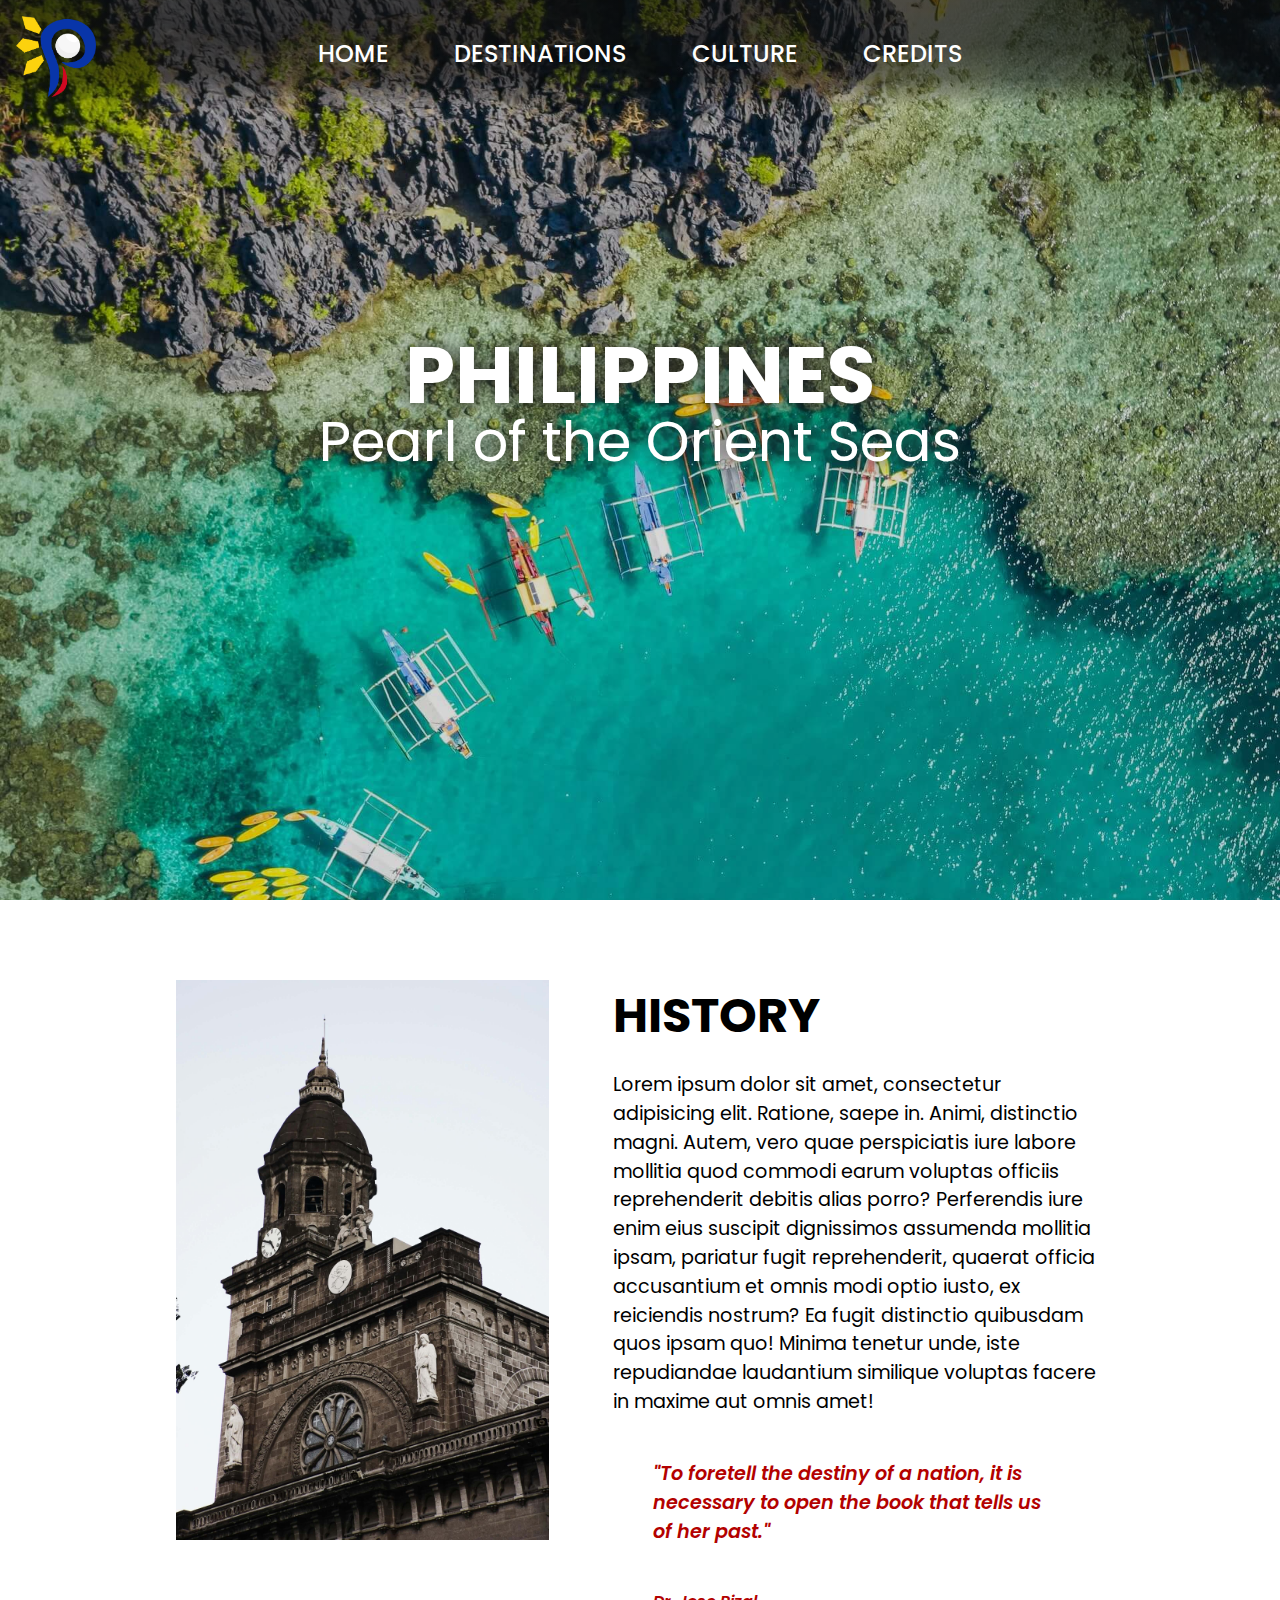
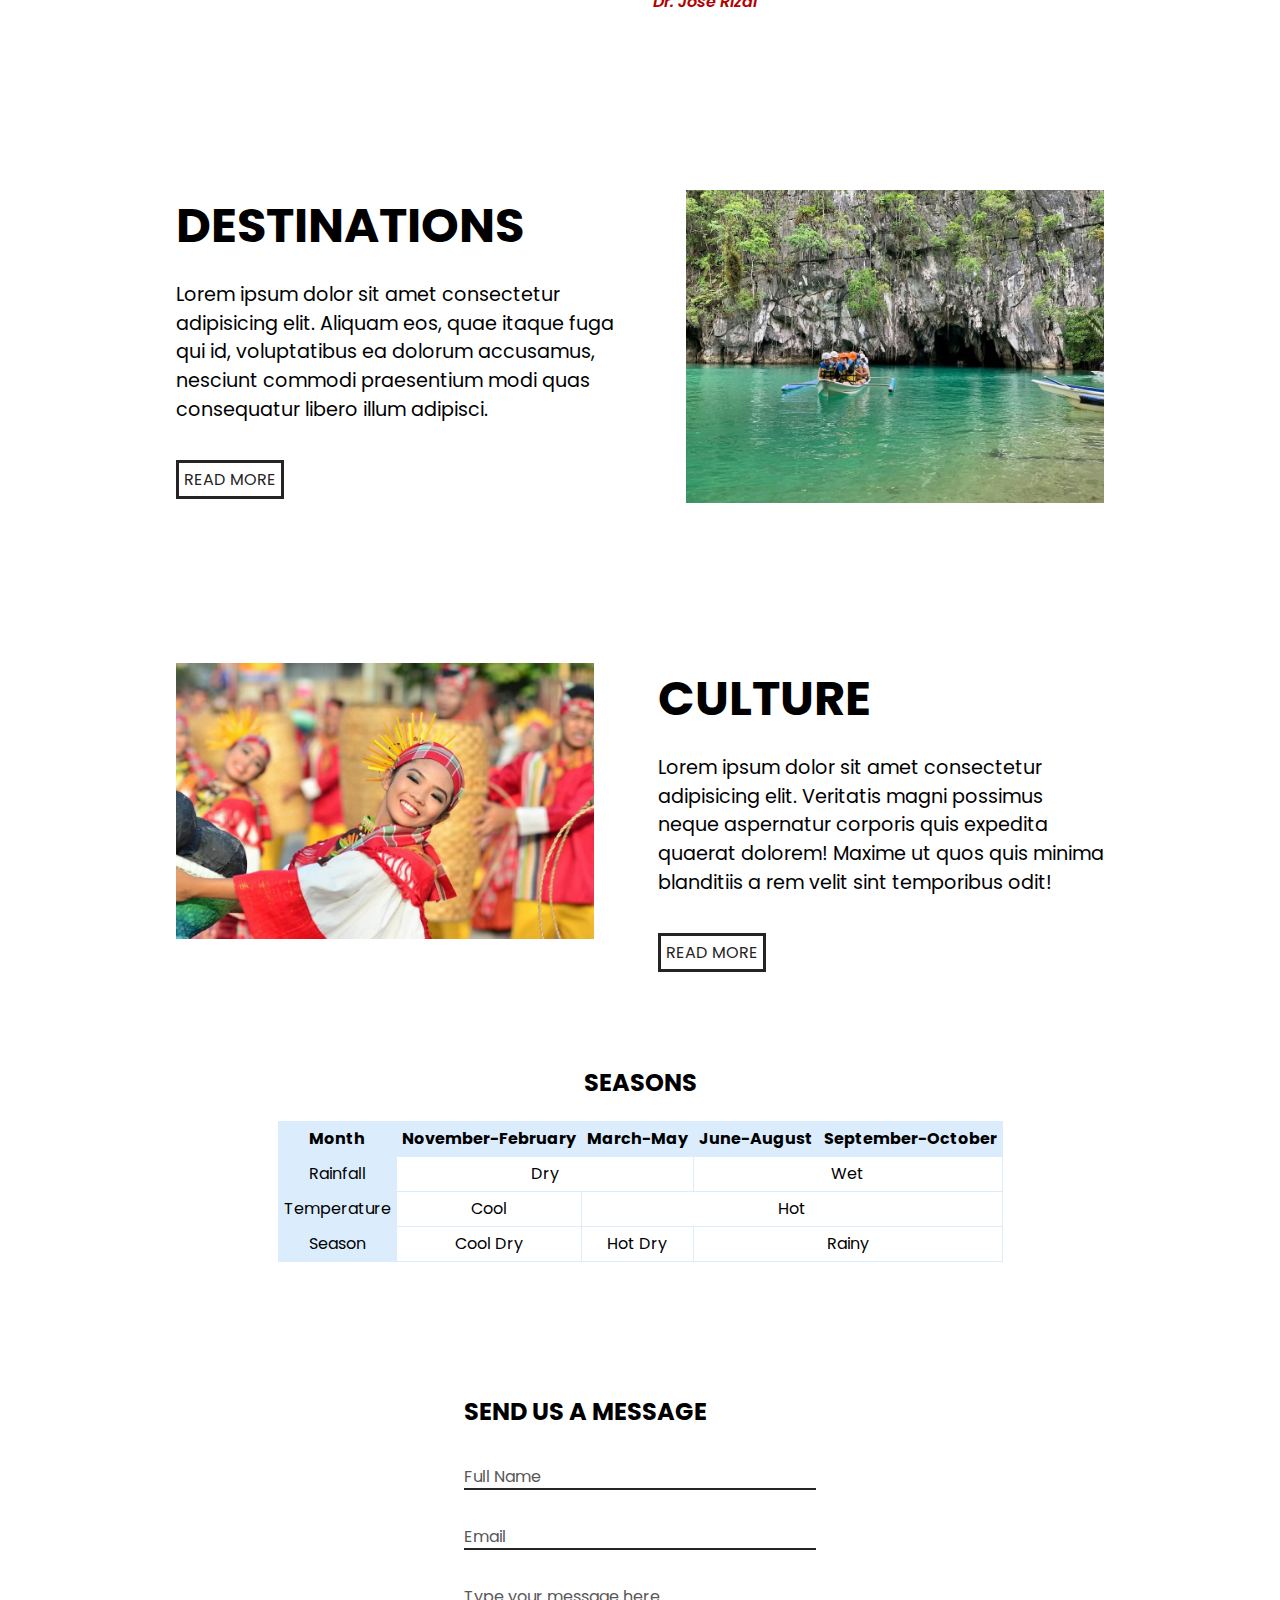
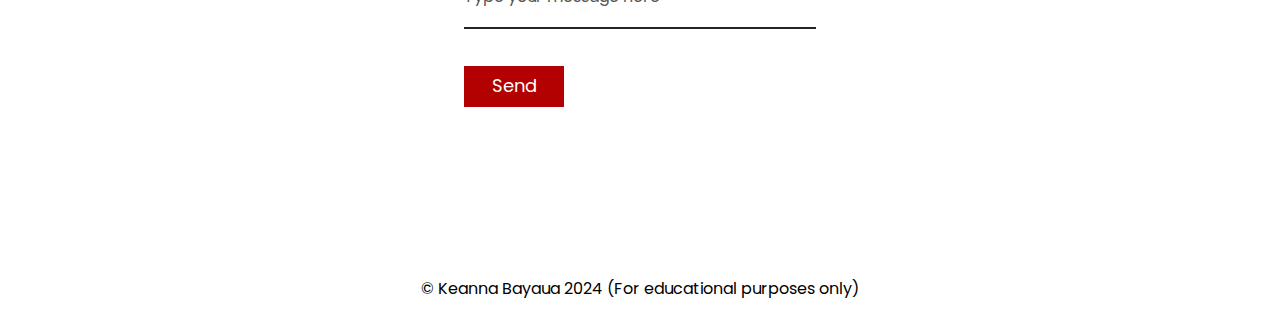
==== commit fedbf4d2: "Added screen reader only headings and styled some text using text-transform: uppercase" ====
--- a/index.html
+++ b/index.html
@@ -37,28 +37,28 @@
             </svg>
           </div>
           <ul id="main-nav-list">
-            <li><a href="index.html">HOME</a></li>
-            <li><a href="destinations.html">DESTINATIONS</a></li>
-            <li><a href="culture.html">CULTURE</a></li>
-            <li><a href="credits.html">CREDITS</a></li>
+            <li><a href="index.html">Home</a></li>
+            <li><a href="destinations.html">Destinations</a></li>
+            <li><a href="culture.html">Culture</a></li>
+            <li><a href="credits.html">Credits</a></li>
           </ul>
         </nav>
       </header>
       <main>
         <section class="banner">
-          <h1 class="banner-title">PHILIPPINES</h1>
+          <h1 class="banner-title">Philippines</h1>
           <p class="banner-caption">Pearl of the Orient Seas</p>
         </section>
 
         <section id="site-main">
-          <!-- <h2 class="main-title">OVERVIEW</h2> -->
+          <h2 class="screen-reader-only">Overview</h2>
           <article class="overview">
             <img
               class="home-history-image"
               src="images/history-image.jpg"
               alt="A picture of Manila Cathedral in the Philippines" />
             <div class="overview-text">
-              <h2>HISTORY</h2>
+              <h2>History</h2>
               <p>
                 Lorem ipsum dolor sit amet, consectetur adipisicing elit.
                 Ratione, saepe in. Animi, distinctio magni. Autem, vero quae
@@ -87,7 +87,7 @@
               src="images/destinations-preview.jpg"
               alt="A picture of the underground river in Palawan" />
             <div class="overview-text-left">
-              <h2>DESTINATIONS</h2>
+              <h2>Destinations</h2>
               <p>
                 Lorem ipsum dolor sit amet consectetur adipisicing elit. Aliquam
                 eos, quae itaque fuga qui id, voluptatibus ea dolorum accusamus,
@@ -104,7 +104,7 @@
               src="images/culture-preview.jpg"
               alt="A picture of a girl in Filipino traditional outfit" />
             <div class="overview-text">
-              <h2>CULTURE</h2>
+              <h2>Culture</h2>
               <p>
                 Lorem ipsum dolor sit amet consectetur adipisicing elit.
                 Veritatis magni possimus neque aspernatur corporis quis expedita
--- a/styles/styles.css
+++ b/styles/styles.css
@@ -27,11 +27,16 @@
     line-height: 1.5;
 }
 
-.main-title { 
-    text-align: center;
-    padding: 1rem;
-    font-size: 2rem;
-}
+.screen-reader-only { 
+    display: none;
+}
+
+h1,
+h2 {
+    text-transform: uppercase;
+}
+
+
 /* Elements
 --------------------------------------------- */
 blockquote {
@@ -75,6 +80,7 @@
 a {
 	text-decoration: none;
     color: #252323;
+    text-transform: uppercase;
 }
 
 a:hover,
@@ -171,9 +177,9 @@
     
     .site-header {
         display: grid;
-        grid-template-columns: 1fr minmax(auto, 50rem) 1fr;
+        grid-template-columns: 1fr minmax(auto, 50rem) 1fr; 
         background: rgb(11,11,11);
-        background: linear-gradient(180deg, rgba(11,11,11,1) 0%, rgba(8,8,8,0.6279105392156863) 45%, rgba(0,0,0,0) 100%);
+        background: linear-gradient(180deg, rgba(11,11,11,0.6531206232492996) 42%, rgba(8,8,8,0.4710477941176471) 73%, rgba(8,8,8,0.0004595588235294379) 100%);
         max-width: 125rem;
         margin: 0 auto;
     }
@@ -478,6 +484,7 @@
 .culture-food-section figcaption {
     font-size: 1.2rem;
     font-weight: 600;
+    text-transform: uppercase;
 }
 
 @media (min-width: 50em) {
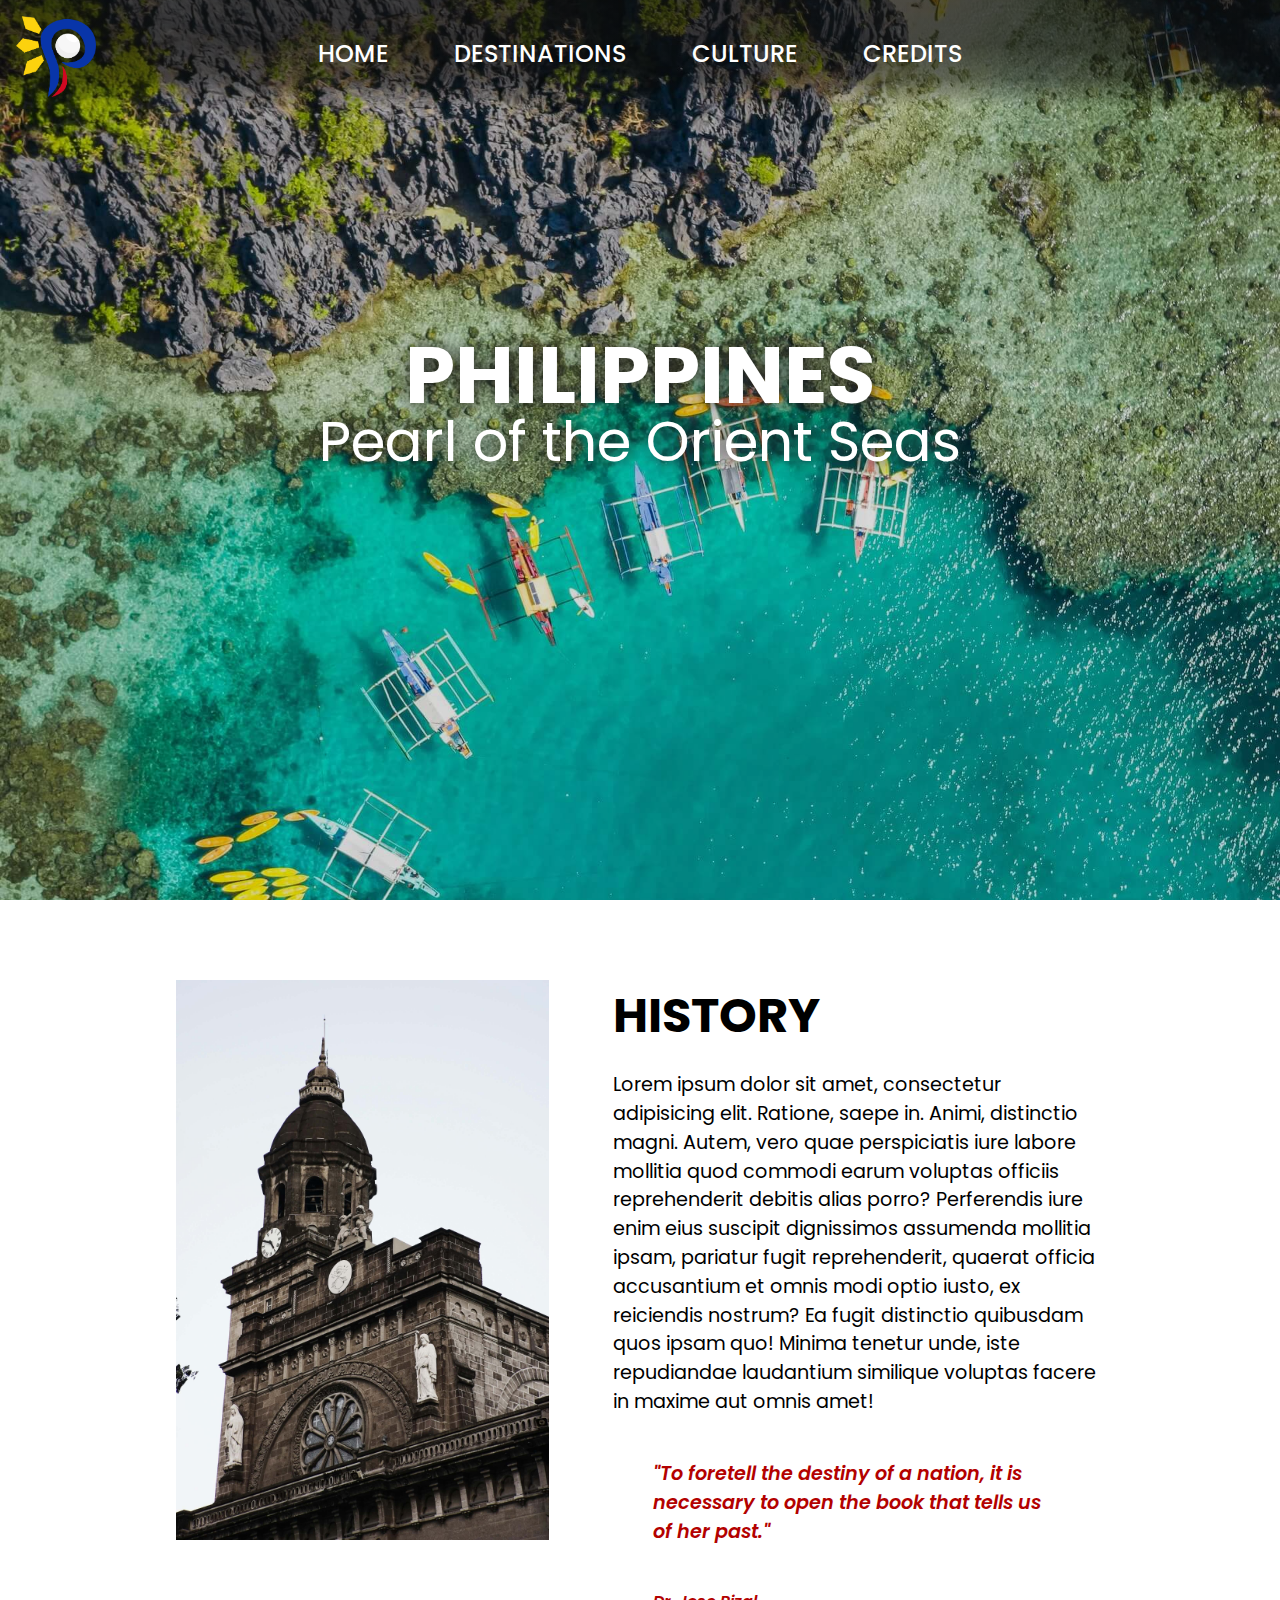
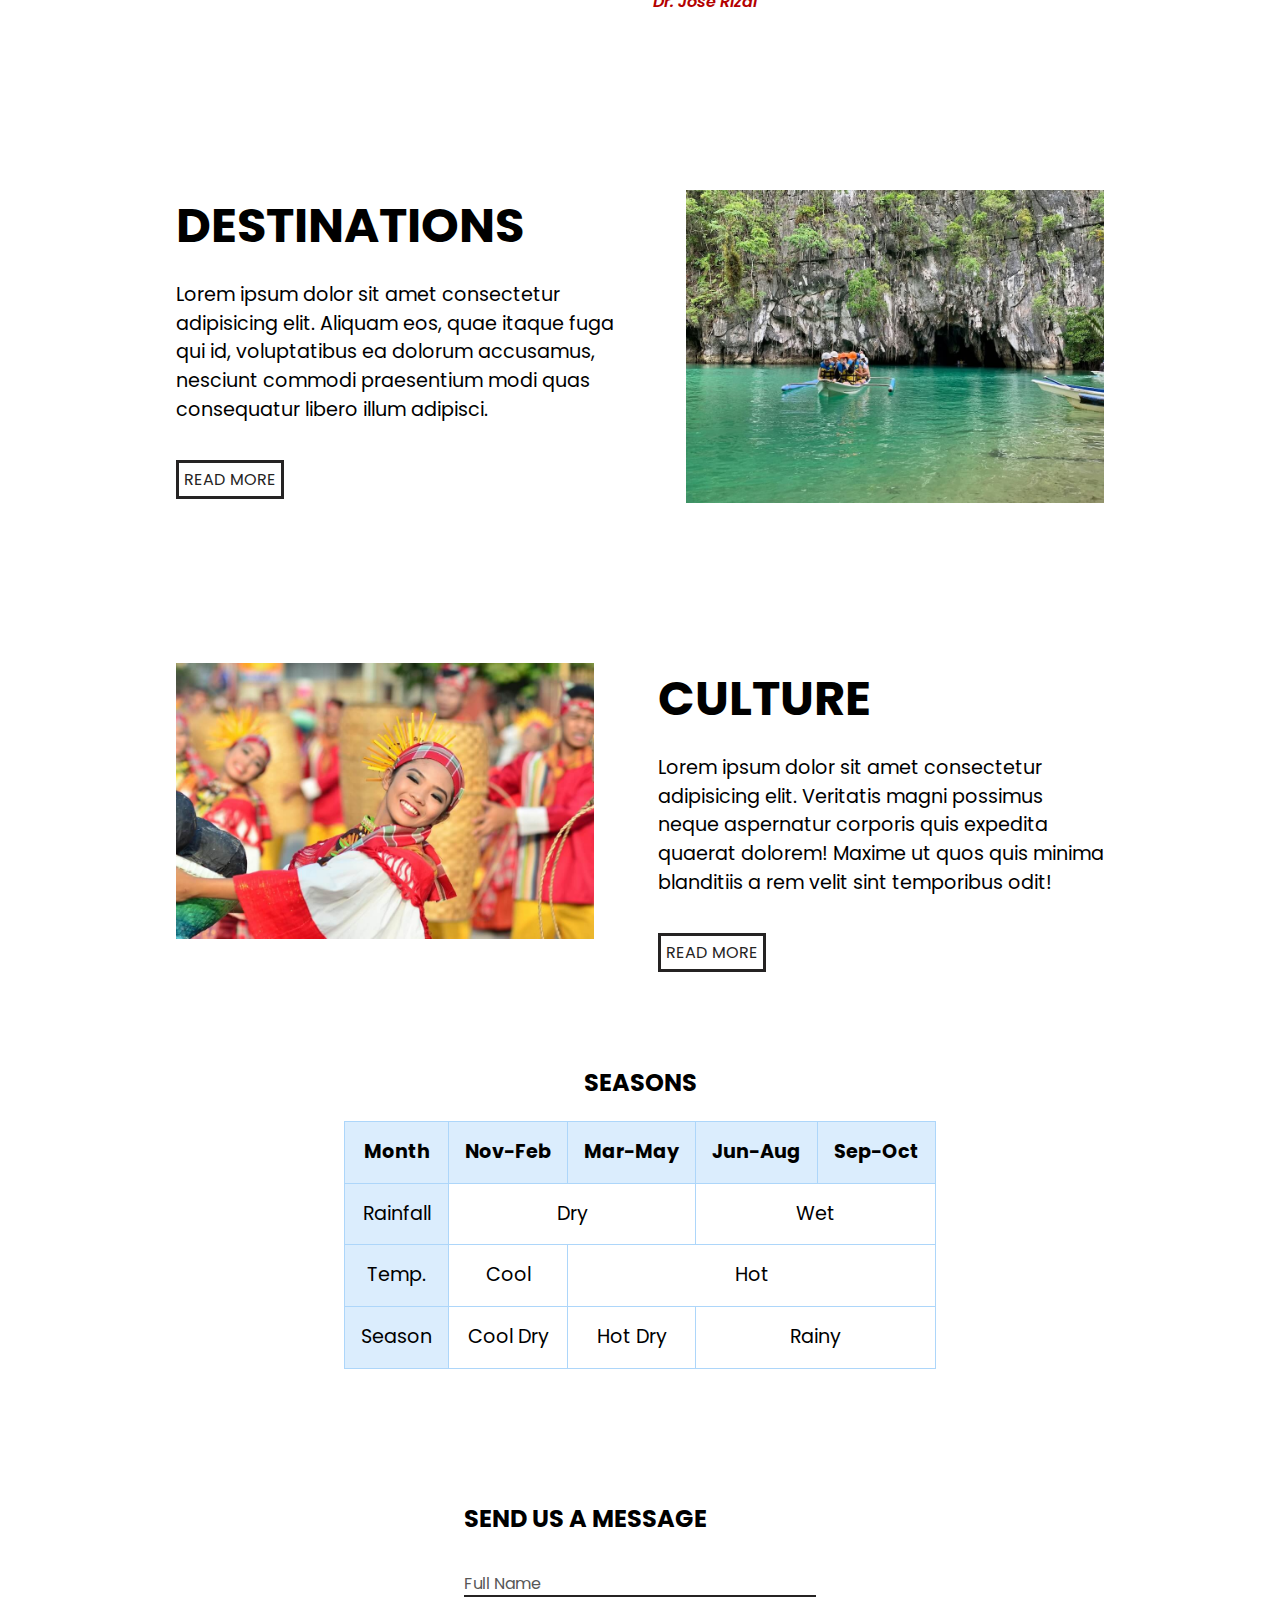
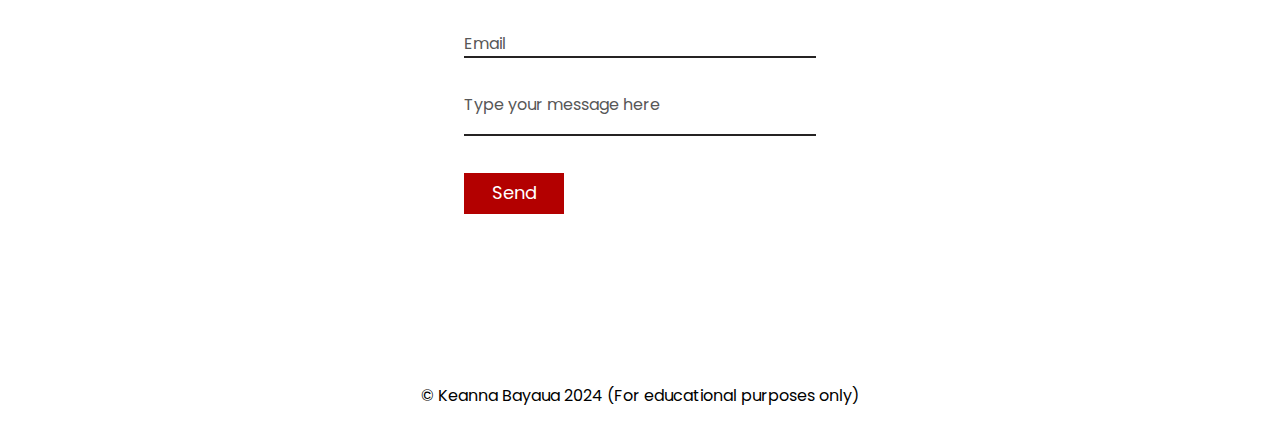
==== commit 76fd73f0: "removed scroll for the table section, cleaned up files" ====
--- a/index.html
+++ b/index.html
@@ -122,10 +122,10 @@
             <tbody>
               <tr>
                 <th>Month</th>
-                <th>November-February</th>
-                <th>March-May</th>
-                <th>June-August</th>
-                <th>September-October</th>
+                <th>Nov-Feb</th>
+                <th>Mar-May</th>
+                <th>Jun-Aug</th>
+                <th>Sep-Oct</th>
               </tr>
               <tr>
                 <td>Rainfall</td>
@@ -133,7 +133,7 @@
                 <td colspan="2">Wet</td>
               </tr>
               <tr>
-                <td>Temperature</td>
+                <td>Temp.</td>
                 <td>Cool</td>
                 <td colspan="3">Hot</td>
               </tr>
--- a/styles/styles.css
+++ b/styles/styles.css
@@ -45,12 +45,14 @@
     font-size: 1rem;
     color: #B30100;
 }
+
 cite {
     font-size: 1rem;
 }
 
 table { 
-	margin: 1.5rem;
+    margin: 0 auto;
+    max-width: 90%;
 }
 
 th,
@@ -59,7 +61,7 @@
 }
 
 table, th, td {
-    border: .0625rem solid #dbedfd;
+    border: .0625rem solid #add6fa;
     border-collapse: collapse;
     text-align: center;
 }
@@ -69,8 +71,9 @@
 }
 
 @media (min-width: 50em) {
-    table {
-        margin: 0 auto;
+    th, td {
+       font-size: 1.2rem;
+       padding: 1rem;
     }
 
 }
@@ -112,7 +115,7 @@
     min-height: 100vh;
 }
 
-/* Header Styles (for all pages)
+/* HEADER STYLES (for all pages)
 --------------------------------------------- */
 .site-header {
     position: absolute;
@@ -193,9 +196,11 @@
         padding: 1rem;
         background-color: transparent;
     }
+
     .nav-header {
         grid-column: 2/3;
     }
+
     .nav-header ul {
         display: flex;
         justify-content: space-evenly;
@@ -283,6 +288,7 @@
         display: flex;
         justify-content: center;
     }
+
     .banner::before {
         background-position: 0 5%;
     }
@@ -320,18 +326,18 @@
      border: solid #252323;
     padding: .3125rem;
 }
+
 /* TABLE SECTION */
-.seasons-table {
-    overflow-x: auto;
-}
+
 .seasons-table h2 {
     text-align: center;
 }
+
 /* CONTACT FORM SECTION */
 .contact-form {
-max-width: 80%;
-padding: .25rem;
-margin: 2rem auto;
+    max-width: 80%;
+    padding: .25rem;
+    margin: 2rem auto;
 }
 
 
@@ -352,15 +358,16 @@
     outline: none;
     resize: none;
 }
+
 .contact-form .input-box label {
-position: absolute;
-left: 0;
-padding: .3125rem 0;
-font-size: 1rem;
-margin: .625rem 0;
-pointer-events: none;
-transition: 0.5s;
-color: #575757;
+    position: absolute;
+    left: 0;
+    padding: .3125rem 0;
+    font-size: 1rem;
+    margin: .625rem 0;
+    pointer-events: none;
+    transition: 0.5s;
+    color: #575757;
 }
 
 .contact-form .input-box input:focus ~ label,
@@ -371,6 +378,7 @@
     font-size: .75rem;
     transform: translateY(-20px);
 }
+
 .contact-form .input-box input[type="submit"] {
     width: 6.25rem;
     background: #B30000;
@@ -425,6 +433,7 @@
     .overview-text-left h2 {
         font-size: 3rem;
     }
+
     .overview-text p,
     .overview-text-left p {
         font-size: 1.2rem;
@@ -444,6 +453,7 @@
 .destination-text {
     padding: 0.5rem 0 2.5rem 0;
 }
+
 .destination-text h2,
 .destination-text p {
     margin: 0;
@@ -481,6 +491,7 @@
     text-align: center;
     font-size: 2rem;
 }
+
 .culture-food-section figcaption {
     font-size: 1.2rem;
     font-weight: 600;
@@ -509,15 +520,18 @@
         max-width: 80%;
         padding-right: 3rem;
     }
+
     .culture-food-section h2 {
         font-size: 3rem;
         line-height: 3rem;
     }
+
     .culture-food-section figure {
        margin: 0 auto;
        max-width: 100%;
         
     }
+
     .culture-food-section img {
         max-width: 100%;
         height: 10rem;
@@ -529,6 +543,7 @@
     .culture-food-section {
     display: flex;
     }
+
     .culture-food-section h2 {
     margin: 0;
     }
@@ -541,12 +556,17 @@
    margin: 1rem auto;
    padding: 1rem;
 }
+
 .link-credits h2 {
     text-align: center;
 }
 
 .link-credits ul {
-    padding: 0 2rem;
+    padding: 0 1rem;
+}
+
+.link-credits a {
+    text-transform: none;
 }
 
 @media (min-width: 50em) {
@@ -554,7 +574,11 @@
         max-width: 50%;
         padding-left: 2rem;
     }
-    .link-credits li, 
+
+    .link-credits ul {
+        padding: 0 3rem;
+    }
+    
     .link-credits a {
         font-size: 1.2rem;
     }
